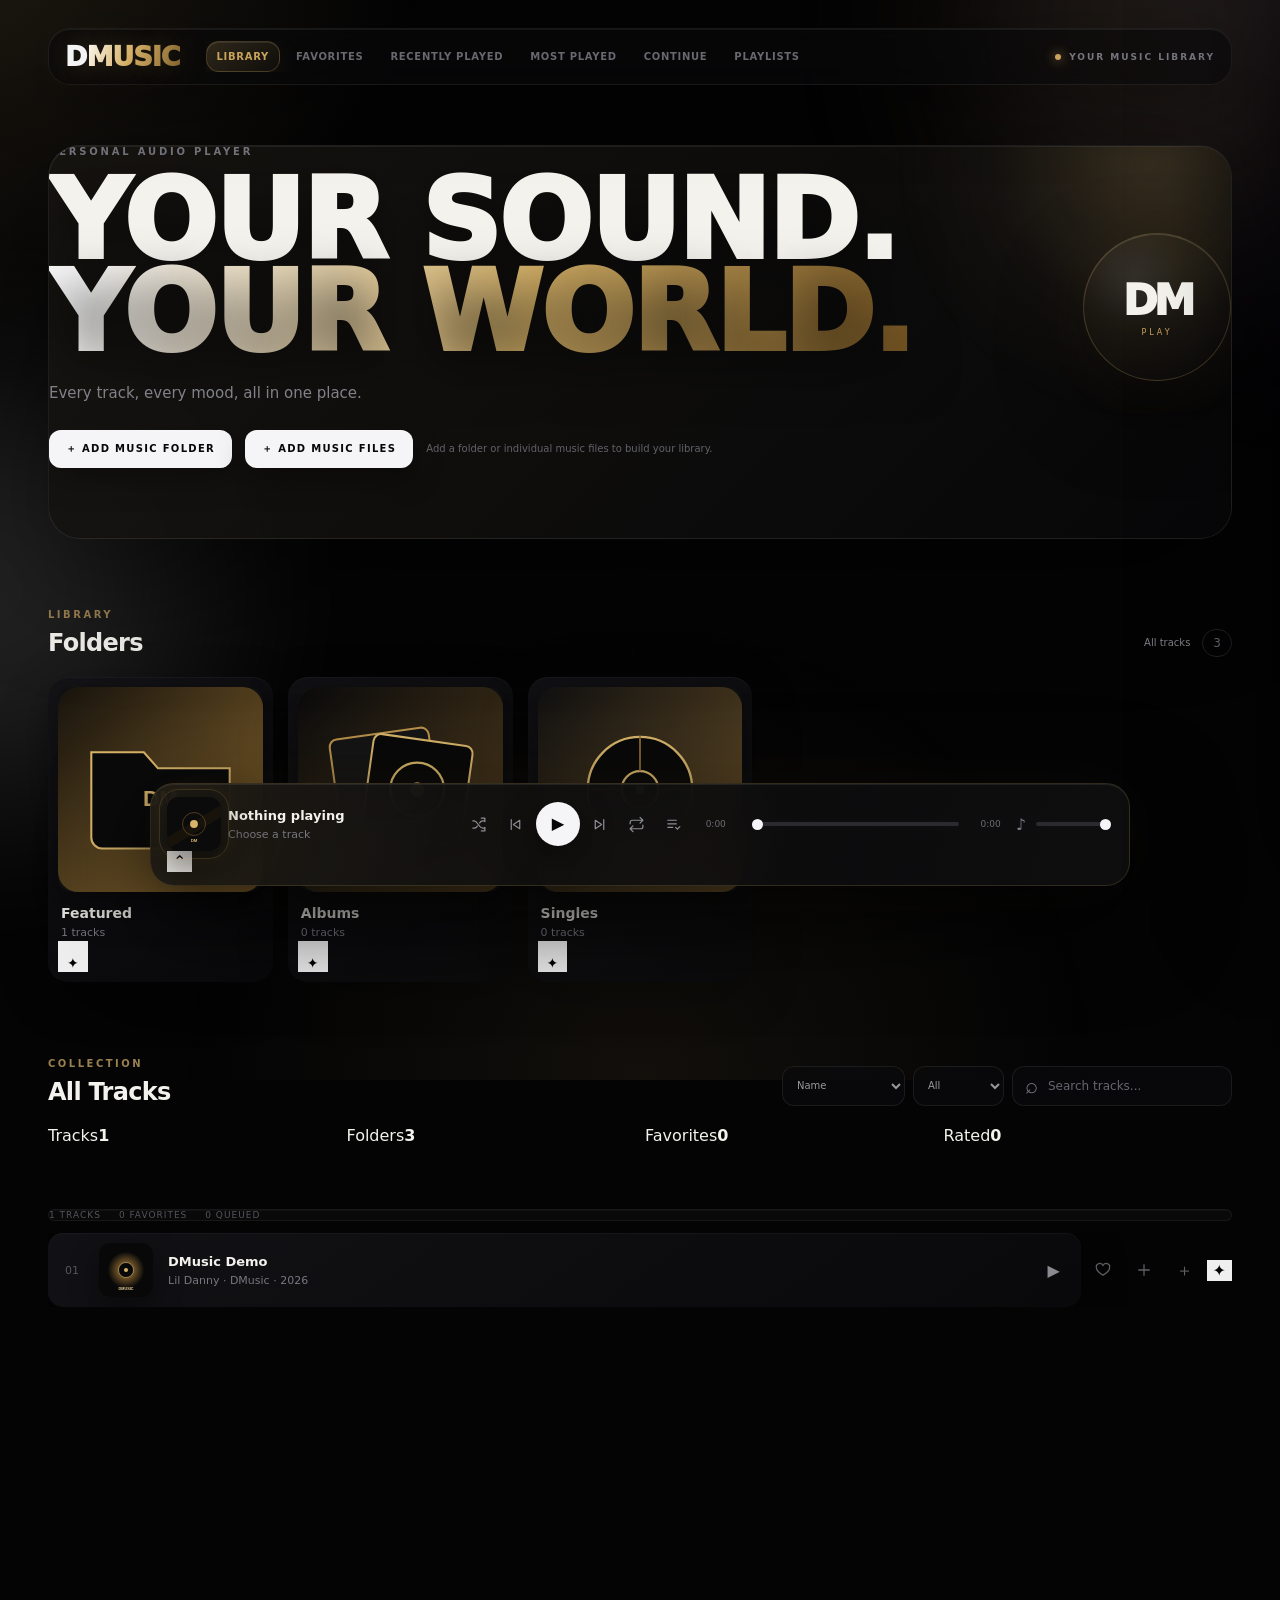
==== index.html @ 2ed111e1 "Load cover and equalizer fix" ====
<!doctype html>
<html lang="en">
<head>
  <meta charset="UTF-8">
  <meta name="viewport" content="width=device-width,initial-scale=1,viewport-fit=cover">
  <meta name="theme-color" content="#080808">
  <meta name="description" content="DMusic — personal music library and player.">
  <title>DMusic — Your Music Library</title>
  <link rel="stylesheet" href="style.css">
  <link rel="stylesheet" href="pro-style.css">
  <link rel="stylesheet" href="pro-suite.css">
</head>
<body>
  <div class="ambient ambient-one"></div><div class="ambient ambient-two"></div>
  <main class="app" id="top">
    <header class="topbar">
      <a class="brand" href="#top">D<span>MUSIC</span></a>
      <nav class="main-nav" aria-label="Library navigation">
        <button class="nav-btn active" data-view="library">Library</button><button class="nav-btn" data-view="favorites">Favorites</button><button class="nav-btn" data-view="recent">Recently Played</button><button class="nav-btn" data-view="most">Most Played</button><button class="nav-btn" data-view="continue">Continue</button><button class="nav-btn" data-view="playlists">Playlists</button>
      </nav><div class="topbar-meta"><span class="status-dot"></span><span id="libraryStatus">YOUR MUSIC LIBRARY</span></div>
    </header>
    <section class="hero"><div class="hero-copy"><div class="eyebrow">PERSONAL AUDIO PLAYER</div><h1>YOUR SOUND.<br><em>YOUR WORLD.</em></h1><p>Every track, every mood, all in one place.</p><div class="scanner-bar"><button id="scanBtn" class="scan-btn" type="button">＋ ADD MUSIC FOLDER</button><button id="addFilesBtn" class="scan-btn secondary-scan-btn" type="button">＋ ADD MUSIC FILES</button><input id="musicFolderInput" type="file" webkitdirectory directory multiple hidden accept="audio/*,.mp3,.m4a,.flac,.wav,.ogg,.aac,.opus,.webm,.jpg,.jpeg,.png,.webp"><input id="musicFilesInput" type="file" multiple hidden accept="audio/*,.mp3,.m4a,.flac,.wav,.ogg,.aac,.opus,.webm"><span id="scanStatus" class="scan-status">Add a folder or individual music files to build your library.</span></div></div><div class="hero-badge" aria-hidden="true"><span>DM</span><small>PLAY</small></div></section>
    <section class="content-section library-section"><div class="section-title"><div><span class="section-kicker">LIBRARY</span><h2 id="pageTitle">Folders</h2></div><div class="library-actions"><button id="allTracksBtn" class="text-btn">All tracks</button><span id="folderCount" class="count">0</span></div></div><div id="library" class="library"></div></section>
    <section class="content-section tracks-section"><div class="section-title"><div><span class="section-kicker">COLLECTION</span><h2 id="tracksHeading">Tracks</h2></div><div class="track-tools"><select id="sortSelect"><option value="name">Name</option><option value="artist">Artist</option><option value="album">Album</option><option value="year">Year</option><option value="recent">Recently played</option><option value="plays">Most played</option></select><select id="filterSelect"><option value="all">All</option><option value="favorites">Favorites</option><option value="played">Played</option><option value="unplayed">Unplayed</option><option value="year">With year</option></select><label class="search-box"><span>⌕</span><input id="searchInput" type="search" placeholder="Search tracks..." autocomplete="off"></label></div></div><div id="statsBar" class="stats-bar"></div><div id="tracks" class="tracks"></div><div id="emptyState" class="empty-state" hidden>No tracks found.</div></section>
  </main>
  <div id="playlistModal" class="modal" hidden><div class="modal-card"><button id="closePlaylistModal" class="close-btn">×</button><span class="section-kicker">NEW PLAYLIST</span><h2>Create playlist</h2><input id="playlistName" class="modal-input" maxlength="50" placeholder="Playlist name..."><button id="createPlaylistBtn" class="scan-btn">CREATE</button></div></div>
  <aside class="player" aria-label="Music player"><div class="player-main"><div class="now-art-wrap"><img id="nowCover" src="assets/covers/fallback.svg" alt=""><span id="playingIndicator" class="playing-indicator" hidden></span></div><div class="now"><b id="nowTitle">Nothing playing</b><small id="nowArtist">Choose a track</small></div><div class="player-controls"><button id="shuffleBtn" class="control-btn mode-btn" type="button"></button><button id="prevBtn" class="control-btn" type="button"></button><button id="playBtn" class="play-btn" type="button">▶</button><button id="nextBtn" class="control-btn" type="button"></button><button id="repeatBtn" class="control-btn mode-btn" type="button"></button><button id="queueBtn" class="control-btn mode-btn" type="button"></button></div><div class="time-progress"><span id="currentTime">0:00</span><input id="progress" type="range" min="0" max="100" value="0" step="0.1"><span id="duration">0:00</span></div><div class="volume-wrap"><span>♪</span><input id="volume" class="volume" type="range" min="0" max="1" step="0.01" value="1"></div></div></aside>
  <aside id="queuePanel" class="queue-panel" aria-hidden="true"><div class="queue-head"><div><span class="section-kicker">UP NEXT</span><h2>Queue</h2></div><button id="closeQueueBtn" class="close-btn">×</button></div><div class="queue-actions"><button id="clearQueueBtn" class="text-btn">Clear</button></div><div id="queueList" class="queue-list"></div></aside><div id="queueBackdrop" class="queue-backdrop" hidden></div>
  <script src="music-data.js"></script>
  <script src="script.js"></script>
  <script src="scanner-fix.js"></script>
  <script src="pro-ui.js"></script>
  <script src="pro-suite.js"></script>
  <script src="pro-hotfix.js"></script>
  <script src="pro-player.js"></script>
  <script src="cover-eq-fix.js"></script>
</body>
</html>
---- style.css ----
*{box-sizing:border-box}html{scroll-behavior:smooth}body{margin:0;background:#070707;color:#f5f5f7;font-family:Inter,ui-sans-serif,system-ui,-apple-system,BlinkMacSystemFont,"Segoe UI",sans-serif;min-height:100vh;overflow-x:hidden}button,input,select{font:inherit}button{border:0}.ambient{position:fixed;z-index:-1;width:420px;height:420px;border-radius:50%;filter:blur(100px);opacity:.12;pointer-events:none}.ambient-one{top:-180px;right:-100px;background:#c9a35b}.ambient-two{bottom:100px;left:-220px;background:#fff}.app{max-width:1240px;margin:auto;padding:28px 28px 250px}.topbar{display:flex;align-items:center;gap:26px;margin-bottom:60px}.brand{color:#f5f5f7;text-decoration:none;font-size:27px;font-weight:950;letter-spacing:-1.5px;flex:none}.brand span{color:#c9a35b}.main-nav{display:flex;gap:4px;overflow:auto;scrollbar-width:none;flex:1}.main-nav::-webkit-scrollbar{display:none}.nav-btn{white-space:nowrap;background:transparent;color:#68686f;padding:9px 10px;border-radius:10px;font-size:10px;font-weight:800;cursor:pointer;text-transform:uppercase;letter-spacing:.7px}.nav-btn:hover,.nav-btn.active{background:#151517;color:#f5f5f7}.nav-btn.active{color:#c9a35b}.topbar-meta{display:flex;align-items:center;gap:8px;color:#77777f;font-size:9px;letter-spacing:2px;font-weight:700;white-space:nowrap}.status-dot{width:6px;height:6px;border-radius:50%;background:#c9a35b;box-shadow:0 0 12px #c9a35b}.hero{min-height:360px;display:flex;align-items:center;justify-content:space-between;border-bottom:1px solid #18181b;padding-bottom:70px}.hero-copy{min-width:0}.eyebrow,.section-kicker{color:#77777f;font-size:10px;letter-spacing:2.8px;font-weight:800}.hero h1{font-size:clamp(52px,8.6vw,112px);line-height:.84;letter-spacing:-7px;margin:18px 0 24px;font-weight:950}.hero h1 em{font-style:normal;color:#c9a35b}.hero p{margin:0;color:#818189;font-size:15px}.hero-badge{width:148px;height:148px;border:1px solid #29292d;border-radius:50%;display:grid;place-items:center;align-content:center;gap:3px;transform:rotate(10deg);background:radial-gradient(circle,#171716,#0a0a0a 65%);box-shadow:0 0 70px #c9a35b12;flex:none}.hero-badge span{font-size:42px;font-weight:950;letter-spacing:-4px}.hero-badge small{font-size:8px;letter-spacing:3px;color:#c9a35b}.scanner-bar{display:flex;align-items:center;gap:13px;margin-top:28px;flex-wrap:wrap}.scan-btn{padding:12px 17px;border-radius:12px;background:#f5f5f7;color:#070707;font-size:10px;font-weight:900;letter-spacing:1.3px;cursor:pointer;transition:.2s}.scan-btn:hover{background:#c9a35b;transform:translateY(-1px)}.scan-btn svg{width:14px;height:14px;vertical-align:-3px;stroke:currentColor;fill:none;stroke-width:1.8}.scan-status{color:#626269;font-size:10px}.scan-status.error{color:#b76b6b}.content-section{margin-top:64px}.section-title{display:flex;align-items:end;justify-content:space-between;gap:18px;margin-bottom:20px}.section-title h2{font-size:24px;margin:7px 0 0;letter-spacing:-.7px}.count{color:#696970;font-size:12px;border:1px solid #232326;border-radius:99px;padding:6px 10px}.library-actions{display:flex;align-items:center;gap:10px}.text-btn{background:transparent;color:#85858d;font-size:10px;cursor:pointer;padding:7px 2px}.text-btn:hover{color:#c9a35b}.library{display:grid;grid-template-columns:repeat(auto-fill,minmax(185px,1fr));gap:15px}.folder-card{color:inherit;font:inherit;cursor:pointer;background:#101012;text-align:left;padding:10px;border-radius:20px;box-shadow:inset 0 0 0 1px #1d1d21;transition:.25s}.folder-card:hover,.folder-card.selected{transform:translateY(-5px);background:#151517;box-shadow:inset 0 0 0 1px #343238,0 16px 40px #0008}.folder-card.selected{box-shadow:inset 0 0 0 1px #c9a35b,0 16px 40px #0008}.folder-card img{display:block;width:100%;aspect-ratio:1;border-radius:14px;object-fit:cover;background:#111}.folder-card span,.folder-card small{display:block}.folder-card span{margin:13px 3px 0;font-size:14px;font-weight:800}.folder-card small{margin:5px 3px 2px;color:#77777f;font-size:11px}.tracks-section{margin-top:70px}.track-tools{display:flex;align-items:center;gap:8px}.track-tools select{height:40px;border:1px solid #222225;border-radius:12px;background:#0e0e10;color:#999;outline:0;padding:0 10px;font-size:10px}.search-box{width:220px;height:40px;display:flex;align-items:center;gap:8px;padding:0 12px;border:1px solid #222225;border-radius:12px;background:#0e0e10;color:#77777f}.search-box:focus-within{border-color:#3a3428;box-shadow:0 0 0 3px #c9a35b0d}.search-box span{font-size:22px;line-height:1}.search-box input{width:100%;border:0;outline:0;background:transparent;color:#eee;font-size:12px}.search-box input::placeholder{color:#66666e}.stats-bar{display:flex;gap:18px;color:#55555d;font-size:9px;margin:-4px 0 12px;text-transform:uppercase;letter-spacing:1px}.tracks{display:grid;gap:4px}.track-row-wrap{display:flex;align-items:center;gap:3px}.track-row{min-width:0;flex:1;display:flex;align-items:center;gap:15px;padding:10px 12px;border-radius:15px;background:transparent;color:inherit;text-align:left;cursor:pointer;transition:.2s}.track-row:hover,.track-row.active{background:#111113}.track-row.active{box-shadow:inset 2px 0 #c9a35b}.track-row img{width:54px;height:54px;border-radius:11px;object-fit:cover;background:#171719}.track-info{display:flex;flex-direction:column;flex:1;min-width:0}.track-info b,.track-info small{white-space:nowrap;overflow:hidden;text-overflow:ellipsis}.track-info b{font-size:13px}.track-info small{margin-top:5px;color:#77777f;font-size:11px}.track-number{width:24px;color:#56565d;font-size:11px;text-align:center}.track-play{width:30px;text-align:center;color:#8a8a91}.track-row.active .track-play{color:#c9a35b}.favorite-btn,.add-queue-btn,.playlist-track-btn{width:38px;height:38px;display:grid;place-items:center;flex:none;border-radius:50%;background:transparent;color:#5f5f66;cursor:pointer;transition:.2s}.favorite-btn:hover,.add-queue-btn:hover,.playlist-track-btn:hover{background:#171719;color:#ddd}.favorite-btn.active{color:#c9a35b}.favorite-btn.active svg{fill:#c9a35b;stroke:#c9a35b}.favorite-btn svg,.add-queue-btn svg{width:18px;height:18px;fill:none;stroke:currentColor;stroke-width:1.7;stroke-linecap:round;stroke-linejoin:round}.playlist-track-btn{font-size:17px}.empty-state{padding:45px 0;text-align:center;color:#67676e;font-size:13px}.player{position:fixed;z-index:20;left:50%;bottom:16px;transform:translateX(-50%);width:min(1120px,calc(100% - 28px));padding:13px 16px;background:rgba(15,15,17,.92);backdrop-filter:blur(24px);-webkit-backdrop-filter:blur(24px);border:1px solid #29292d;border-radius:22px;box-shadow:0 22px 70px #000b}.player-main{display:grid;grid-template-columns:minmax(190px,1fr) auto minmax(260px,1.45fr) auto;align-items:center;gap:15px}.now-art-wrap{position:relative;width:54px;height:54px}.now-art-wrap img{width:54px;height:54px;border-radius:12px;display:block;object-fit:cover;background:#171719}.now{min-width:0}.now b,.now small{display:block;white-space:nowrap;overflow:hidden;text-overflow:ellipsis}.now b{font-size:13px}.now small{color:#77777f;margin-top:5px;font-size:11px}.player-main>.now-art-wrap{margin-right:-8px}.player-controls{display:flex;align-items:center;gap:3px}.control-btn,.play-btn{display:grid;place-items:center;cursor:pointer;transition:.15s}.control-btn{width:34px;height:34px;border-radius:50%;background:transparent;color:#8e8e96}.control-btn:hover{background:#202024;color:#fff;transform:scale(1.06)}.control-btn.active{color:#c9a35b;background:#201c14}.control-btn svg{width:17px;height:17px;fill:none;stroke:currentColor;stroke-width:1.7;stroke-linecap:round;stroke-linejoin:round}.play-btn{width:44px;height:44px;border-radius:50%;background:#f5f5f7;color:#070707;font-size:15px;font-weight:950}.play-btn:hover{transform:scale(1.05);background:#c9a35b}.time-progress{display:grid;grid-template-columns:35px 1fr 35px;align-items:center;gap:9px;color:#6d6d74;font-size:9px}.time-progress span:last-child{text-align:right}.time-progress input,.volume{width:100%;height:4px;appearance:none;background:#2b2b2f;border-radius:99px;outline:0;accent-color:#c9a35b;cursor:pointer}.time-progress input::-webkit-slider-thumb,.volume::-webkit-slider-thumb{appearance:none;width:11px;height:11px;border-radius:50%;background:#f5f5f7}.volume-wrap{display:flex;align-items:center;gap:8px;color:#77777f}.volume{width:75px}.playing-indicator{position:absolute;right:-2px;bottom:-2px;width:10px;height:10px;border-radius:50%;background:#c9a35b;border:2px solid #0f0f11;box-shadow:0 0 10px #c9a35b}.playing .now-art-wrap img{animation:coverPulse 1.8s ease-in-out infinite}@keyframes coverPulse{50%{transform:scale(.96)}}.queue-backdrop{position:fixed;inset:0;z-index:29;background:#0008;backdrop-filter:blur(3px)}.queue-panel{position:fixed;z-index:30;top:0;right:0;width:min(410px,92vw);height:100dvh;padding:28px 20px;background:#0c0c0e;border-left:1px solid #252529;transform:translateX(105%);transition:transform .28s ease;box-shadow:-30px 0 80px #0008;overflow:auto}.queue-panel.open{transform:translateX(0)}.queue-head{display:flex;align-items:center;justify-content:space-between;margin-bottom:10px}.queue-head h2{margin:7px 0 0;font-size:25px}.close-btn{width:36px;height:36px;border-radius:50%;background:#171719;color:#aaa;font-size:25px;cursor:pointer}.close-btn:hover{color:#fff}.queue-actions{text-align:right;margin-bottom:10px}.queue-list{display:grid;gap:6px}.queue-item{display:flex;align-items:center;gap:4px}.queue-play{flex:1;min-width:0;display:flex;align-items:center;gap:12px;padding:9px;border-radius:13px;background:transparent;color:inherit;text-align:left;cursor:pointer}.queue-play:hover,.queue-item.active .queue-play{background:#151517}.queue-play img{width:46px;height:46px;border-radius:9px;object-fit:cover}.queue-play span{display:flex;flex-direction:column;min-width:0;flex:1}.queue-play b,.queue-play small{white-space:nowrap;overflow:hidden;text-overflow:ellipsis}.queue-play b{font-size:12px}.queue-play small{margin-top:4px;color:#77777f;font-size:10px}.queue-play em{font-style:normal;color:#55555c;font-size:10px}.queue-remove{width:30px;height:30px;border-radius:50%;background:transparent;color:#555;cursor:pointer}.queue-remove:hover{background:#1a1a1d;color:#ddd}.queue-empty{padding:35px 10px;text-align:center;color:#66666e;font-size:12px}.playlist-create{margin-bottom:14px}.playlist-card{width:100%;display:flex;align-items:center;gap:14px;padding:12px;border:1px solid #1e1e22;border-radius:16px;background:#101012;color:inherit;text-align:left;cursor:pointer;margin-bottom:7px}.playlist-card:hover{background:#151517;border-color:#353238}.playlist-art{width:58px;height:58px;border-radius:13px;display:grid;place-items:center;background:#181613;color:#c9a35b;font-size:25px}.playlist-card span:last-child{display:flex;flex-direction:column}.playlist-card small{color:#77777f;margin-top:5px;font-size:10px}.modal{position:fixed;z-index:50;inset:0;display:grid;place-items:center;background:#000b;backdrop-filter:blur(8px)}.modal[hidden]{display:none}.modal-card{width:min(390px,calc(100% - 30px));padding:26px;border:1px solid #29292d;border-radius:20px;background:#101012;box-shadow:0 30px 100px #000}.modal-card h2{margin:7px 0 20px}.modal-input{width:100%;height:44px;padding:0 12px;margin-bottom:12px;border:1px solid #29292d;border-radius:12px;background:#0b0b0d;color:#fff;outline:0}.modal-input:focus{border-color:#c9a35b}.modal-card .close-btn{float:right}.modal-card .scan-btn{width:100%}@media(max-width:1050px){.main-nav{order:3;width:100%;flex-basis:100%}.topbar{flex-wrap:wrap}.player-main{grid-template-columns:auto 1fr auto}.player-main>.time-progress{grid-column:1/-1}.volume-wrap{display:none}}@media(max-width:800px){.track-tools{flex-wrap:wrap;justify-content:flex-end}.search-box{width:180px}.hero-badge{width:110px;height:110px}.hero-badge span{font-size:32px}}@media(max-width:600px){.app{padding:20px 14px 220px}.topbar{margin-bottom:45px;gap:12px}.topbar-meta{display:none}.main-nav{order:3;margin:0 -4px}.nav-btn{font-size:9px;padding:8px}.hero{min-height:400px;padding-bottom:45px}.hero h1{font-size:clamp(48px,15vw,72px);letter-spacing:-5px}.hero p{font-size:13px;max-width:250px;line-height:1.5}.hero-badge{display:none}.scanner-bar{align-items:flex-start;flex-direction:column;gap:10px}.scan-status{line-height:1.5;max-width:300px}.content-section{margin-top:45px}.section-title{align-items:center;flex-wrap:wrap}.section-title h2{font-size:20px}.track-tools{width:100%;justify-content:space-between}.track-tools select{flex:1;min-width:0}.search-box{width:40px;padding:0;justify-content:center}.search-box input{display:none}.search-box:focus-within{width:150px;justify-content:flex-start;padding:0 10px}.search-box:focus-within input{display:block}.library{grid-template-columns:repeat(2,1fr);gap:9px}.folder-card{padding:7px;border-radius:15px}.folder-card img{border-radius:10px}.folder-card span{font-size:12px;margin-top:9px}.folder-card small{font-size:10px}.tracks-section{margin-top:48px}.track-row{padding:9px 6px;gap:9px}.track-row img{width:46px;height:46px}.track-number{display:none}.track-info b{font-size:12px}.track-info small{font-size:10px}.favorite-btn,.add-queue-btn,.playlist-track-btn{width:30px;height:30px}.favorite-btn svg,.add-queue-btn svg{width:15px;height:15px}.player{bottom:8px;width:calc(100% - 14px);padding:10px 11px;border-radius:18px}.player-main{grid-template-columns:46px 1fr auto;gap:8px}.now-art-wrap,.now-art-wrap img{width:46px;height:46px;border-radius:10px}.player-main>.now-art-wrap{margin-right:0}.now b{font-size:11px}.now small{font-size:9px}.control-btn{width:28px;height:28px}.control-btn svg{width:15px;height:15px}.play-btn{width:40px;height:40px;font-size:13px}.player-controls{gap:0}.player-controls #shuffleBtn,.player-controls #repeatBtn{display:none}.time-progress{grid-template-columns:30px 1fr 30px;gap:6px}.player-main>.time-progress{margin-top:1px}.queue-panel{padding:22px 15px}}
---- pro-style.css ----
/* DMusic — Premium 3D Visual System v3 / Stability Patch */
:root{--dm-gold:#d8b46a;--dm-gold2:#8f6b2d;--dm-bg:#040405;--dm-panel:#0d0d10;--dm-panel2:#121216;--dm-line:#29292f;--dm-muted:#777780;--dm-text:#f4f2ed;--dm-radius:24px;--dm-shadow:0 30px 90px rgba(0,0,0,.58)}
*{box-sizing:border-box}html{scroll-behavior:smooth}body{background:#040405!important;color:var(--dm-text);overflow-x:hidden;padding-bottom:118px!important}body:before{content:"";position:fixed;inset:-20%;z-index:-5;pointer-events:none;background:radial-gradient(circle at 12% 8%,rgba(216,180,106,.13),transparent 24%),radial-gradient(circle at 88% 18%,rgba(113,82,190,.09),transparent 22%),radial-gradient(circle at 50% 100%,rgba(216,180,106,.07),transparent 30%);animation:dmAtmosphere 18s ease-in-out infinite alternate}body:after{content:"";position:fixed;inset:0;z-index:-4;pointer-events:none;opacity:.22;background-image:linear-gradient(rgba(255,255,255,.025) 1px,transparent 1px),linear-gradient(90deg,rgba(255,255,255,.018) 1px,transparent 1px);background-size:70px 70px;mask-image:linear-gradient(to bottom,black,transparent 75%);transform:perspective(700px) rotateX(55deg) scale(1.5);transform-origin:50% 100%}@keyframes dmAtmosphere{from{transform:scale(1) translate3d(-1%,0,0)}to{transform:scale(1.08) translate3d(1%,1%,0)}}
.app{position:relative;z-index:1;transform-style:preserve-3d}.topbar{position:relative;z-index:20;background:rgba(9,9,11,.62)!important;border:1px solid rgba(255,255,255,.07);border-radius:22px!important;padding:12px 16px!important;backdrop-filter:blur(24px) saturate(130%);box-shadow:0 20px 70px rgba(0,0,0,.35),inset 0 1px rgba(255,255,255,.06);transform:translateZ(30px)}.brand{letter-spacing:-1px;text-shadow:0 0 30px rgba(216,180,106,.25)}.brand span{background:linear-gradient(110deg,#fff,#d8b46a 45%,#80602b);-webkit-background-clip:text;background-clip:text;color:transparent}.main-nav{gap:5px!important}.nav-btn{position:relative;border:1px solid transparent!important;border-radius:13px!important;transition:.3s cubic-bezier(.2,.8,.2,1)!important}.nav-btn:hover{color:#fff!important;background:rgba(255,255,255,.055)!important;transform:translateY(-2px)}.nav-btn.active{background:linear-gradient(145deg,rgba(216,180,106,.18),rgba(216,180,106,.035))!important;border-color:rgba(216,180,106,.22)!important;box-shadow:inset 0 1px rgba(255,255,255,.08),0 8px 28px rgba(216,180,106,.08)}
.hero{position:relative;overflow:hidden;border-radius:32px!important;border:1px solid rgba(255,255,255,.08)!important;background:linear-gradient(135deg,rgba(24,22,18,.92),rgba(8,8,10,.84))!important;box-shadow:0 40px 120px rgba(0,0,0,.45),inset 0 1px rgba(255,255,255,.07)!important;transform-style:preserve-3d;transform:translateZ(18px);transition:transform .5s cubic-bezier(.2,.8,.2,1)}.hero:before{content:"";position:absolute;width:520px;height:520px;right:-180px;top:-240px;border-radius:50%;background:radial-gradient(circle,rgba(216,180,106,.2),rgba(216,180,106,.035) 42%,transparent 70%);filter:blur(4px);animation:heroOrb 9s ease-in-out infinite alternate}.hero:after{content:"";position:absolute;inset:0;background:linear-gradient(115deg,transparent 20%,rgba(255,255,255,.045) 45%,transparent 52%);transform:translateX(-120%);animation:heroShine 9s ease-in-out infinite;pointer-events:none}@keyframes heroOrb{to{transform:translate(-80px,80px) scale(1.25)}}@keyframes heroShine{0%,55%{transform:translateX(-120%)}75%,100%{transform:translateX(120%)}}.hero-copy,.hero-badge{position:relative;z-index:2;transform:translateZ(45px)}.hero h1{text-shadow:0 18px 50px rgba(0,0,0,.55);letter-spacing:-2px}.hero h1 em{font-style:normal;background:linear-gradient(100deg,#fff 5%,#d8b46a 55%,#765522);-webkit-background-clip:text;background-clip:text;color:transparent}.hero-badge{border:1px solid rgba(216,180,106,.24)!important;background:radial-gradient(circle at 35% 30%,rgba(255,255,255,.1),rgba(216,180,106,.06) 35%,rgba(0,0,0,.25))!important;box-shadow:inset 0 1px rgba(255,255,255,.12),0 30px 80px rgba(0,0,0,.55),0 0 70px rgba(216,180,106,.1);animation:badgeFloat 5s ease-in-out infinite}@keyframes badgeFloat{0%,100%{transform:translateZ(55px) rotateX(0) rotateY(0) translateY(0)}50%{transform:translateZ(70px) rotateX(4deg) rotateY(-5deg) translateY(-10px)}}.scanner-bar{position:relative;z-index:4}.scan-btn{box-shadow:0 12px 30px rgba(0,0,0,.3),inset 0 1px rgba(255,255,255,.18)!important;transition:.3s!important}.scan-btn:hover{transform:translateY(-3px) scale(1.01);box-shadow:0 18px 42px rgba(0,0,0,.42)!important}.content-section{position:relative;transform:translateZ(8px)}.section-title{align-items:end}.section-kicker{letter-spacing:2.5px!important;color:#9b8150!important}.folder-card,.track-row,.player,.queue-panel,.playlist-card{border-color:rgba(255,255,255,.075)!important;background:linear-gradient(145deg,rgba(20,20,24,.88),rgba(10,10,12,.9))!important;backdrop-filter:blur(18px) saturate(125%);box-shadow:0 15px 50px rgba(0,0,0,.22),inset 0 1px rgba(255,255,255,.035);transition:transform .4s cubic-bezier(.2,.8,.2,1),box-shadow .4s,border-color .3s,background .3s!important}.folder-card{transform-style:preserve-3d}.folder-card:hover{transform:translateY(-9px) rotateX(3deg) rotateY(-2deg) translateZ(15px)!important;border-color:rgba(216,180,106,.3)!important;box-shadow:0 30px 70px rgba(0,0,0,.5),0 0 0 1px rgba(216,180,106,.05),inset 0 1px rgba(255,255,255,.08)!important}.folder-card img{box-shadow:0 15px 35px rgba(0,0,0,.4);transform:translateZ(12px);transition:.45s cubic-bezier(.2,.8,.2,1)!important}.folder-card:hover img{transform:translateZ(28px) scale(1.045) rotate(-1deg)!important;box-shadow:0 22px 45px rgba(0,0,0,.58)!important}.track-row-wrap{transform-style:preserve-3d}.track-row{overflow:hidden;transform-style:preserve-3d;position:relative}.track-row:before{content:"";position:absolute;inset:0;pointer-events:none;background:linear-gradient(100deg,transparent,rgba(216,180,106,.035),transparent);transform:translateX(-110%);transition:.6s}.track-row:hover{transform:translateX(5px) translateZ(12px)!important;border-color:rgba(216,180,106,.22)!important;box-shadow:0 18px 50px rgba(0,0,0,.42),-4px 0 25px rgba(216,180,106,.035)!important}.track-row:hover:before{transform:translateX(110%)}.track-row img{box-shadow:0 10px 28px rgba(0,0,0,.45);transition:.35s!important}.track-row:hover img{transform:scale(1.08) translateZ(15px);box-shadow:0 16px 36px rgba(0,0,0,.6)}.track-row.active{border-color:rgba(216,180,106,.35)!important;background:linear-gradient(100deg,rgba(216,180,106,.1),rgba(15,15,18,.9))!important;box-shadow:0 15px 45px rgba(0,0,0,.4),inset 3px 0 var(--dm-gold)}
.search-box,select,.pro-tools input{background:rgba(10,10,13,.72)!important;border-color:rgba(255,255,255,.08)!important;backdrop-filter:blur(15px)}.search-box:focus-within{border-color:rgba(216,180,106,.35)!important;box-shadow:0 0 0 4px rgba(216,180,106,.06),0 10px 30px rgba(0,0,0,.3)}.stats-bar{border-radius:18px!important;background:rgba(255,255,255,.025)!important;border:1px solid rgba(255,255,255,.055)!important;box-shadow:inset 0 1px rgba(255,255,255,.03)}
/* Viewport-locked player — centered on the monitor. */.player{position:fixed!important;left:50%!important;right:auto!important;bottom:14px!important;width:min(980px,calc(100vw - 44px))!important;max-width:980px!important;margin:0!important;z-index:200!important;min-height:92px;border:1px solid rgba(216,180,106,.18)!important;border-radius:24px!important;background:linear-gradient(105deg,rgba(20,19,17,.94),rgba(10,10,13,.94))!important;backdrop-filter:blur(28px) saturate(135%);box-shadow:0 30px 100px rgba(0,0,0,.78),0 0 70px rgba(216,180,106,.045),inset 0 1px rgba(255,255,255,.08)!important;transform:translateX(-50%)!important}.player:before{content:"";position:absolute;inset:0;border-radius:inherit;pointer-events:none;background:linear-gradient(100deg,rgba(216,180,106,.055),transparent 30%,transparent 70%,rgba(216,180,106,.025));animation:playerPulse 5s ease-in-out infinite alternate}@keyframes playerPulse{to{opacity:.45;transform:translateX(4%)}}.player-main{display:grid!important;grid-template-columns:auto minmax(150px,1fr) auto minmax(240px,1.35fr) auto!important;align-items:center;gap:15px!important;position:relative;z-index:1}.now-art-wrap{transform:translateZ(18px);transition:.35s!important}.now-art-wrap:hover{transform:translateZ(30px) rotateY(-5deg) rotateX(3deg)}.now-art-wrap img{box-shadow:0 15px 45px rgba(0,0,0,.7)!important}.player.playing .now-art-wrap img{animation:coverBreath 3.2s ease-in-out infinite}@keyframes coverBreath{50%{box-shadow:0 18px 55px rgba(216,180,106,.14),0 15px 45px rgba(0,0,0,.7);transform:scale(1.018)}}.play-btn{box-shadow:0 12px 35px rgba(0,0,0,.45);transition:.25s!important}.play-btn:hover{transform:scale(1.08);box-shadow:0 18px 45px rgba(0,0,0,.6),0 0 35px rgba(216,180,106,.12)!important}.control-btn{transition:.25s!important}.control-btn:hover{transform:translateY(-2px) scale(1.08);color:var(--dm-gold)!important}.progress,.volume{accent-color:var(--dm-gold)}.queue-panel{z-index:300!important;background:rgba(11,11,14,.9)!important;backdrop-filter:blur(30px)!important;box-shadow:-30px 0 100px rgba(0,0,0,.65)!important}.queue-list .queue-item{transition:.25s!important}.queue-list .queue-item:hover{transform:translateX(-4px);background:rgba(216,180,106,.06)!important}.dm-backdrop{position:fixed;inset:-12%;z-index:-2;pointer-events:none;background-position:center;background-size:cover;filter:blur(65px) saturate(1.35);opacity:0;transition:background-image 1s,opacity 1s;transform:scale(1.12)}.dm-backdrop.on{opacity:.12}.dm-visualizer{position:fixed;left:50%;bottom:0;z-index:199;display:flex;align-items:end;gap:3px;width:min(520px,65vw);height:70px;transform:translateX(-50%);pointer-events:none;opacity:.18;mask-image:linear-gradient(to top,black,transparent);overflow:hidden}
@media(max-width:1050px){.player-main{grid-template-columns:auto 1fr auto}.player-main>.time-progress{grid-column:1/-1}.volume-wrap{display:none}}@media(max-width:700px){body{padding-bottom:205px!important}.app{padding-bottom:230px}.player{left:50%!important;right:auto!important;bottom:82px!important;width:calc(100vw - 20px)!important;max-width:none!important;min-height:84px;border-radius:20px!important}.player-main{gap:8px!important}.player-main>.time-progress{grid-column:1/-1}.dm-visualizer{display:none}.mobile-nav{position:fixed!important;left:10px!important;right:10px!important;bottom:10px!important;z-index:250!important}.topbar{position:sticky;top:0;z-index:50}.main-nav{overflow-x:auto;scrollbar-width:none}.main-nav::-webkit-scrollbar{display:none}.track-tools{flex-wrap:wrap}.search-box{min-width:0}.dm-pro-tools{display:grid;grid-template-columns:repeat(2,1fr)}.dm-pro-tools button{min-height:44px}.dm-kpis{grid-template-columns:repeat(2,1fr)!important}.dm-manager-grid{grid-template-columns:1fr}.dm-toast{bottom:145px;left:12px;right:12px;text-align:center}}@media(min-width:701px){.player{bottom:14px!important}.mobile-nav{display:none!important}}@media(prefers-reduced-motion:reduce){*,*:before,*:after{animation-duration:.001ms!important;animation-iteration-count:1!important;scroll-behavior:auto!important;transition-duration:.001ms!important}}
---- pro-suite.css ----
/* DMusic — Smart Library / Details / Visual Polish */
:root{--dm-gold:#d8b36a;--dm-panel:rgba(18,18,20,.78);--dm-line:rgba(255,255,255,.09)}
body.dm-ready{transition:opacity .28s ease,filter .28s ease}body.dm-transition{opacity:.35;filter:blur(2px)}
.dm-backdrop{position:fixed;inset:0;z-index:-2;pointer-events:none;background:center/cover no-repeat;filter:blur(70px) saturate(1.15);transform:scale(1.12);opacity:0;transition:opacity .7s ease,background-image .7s ease}.dm-backdrop:after{content:"";position:absolute;inset:0;background:rgba(5,5,7,.78)}.dm-backdrop.on{opacity:.65}
.dm-visualizer{position:fixed;left:50%;bottom:104px;transform:translateX(-50%);z-index:20;width:min(520px,58vw);height:46px;display:flex;align-items:end;justify-content:center;gap:4px;pointer-events:none;opacity:.55}.dm-visualizer i{display:block;width:3px;height:8px;border-radius:9px;background:currentColor;color:var(--dm-gold);box-shadow:0 0 12px rgba(216,179,106,.35);transition:height .08s linear}.dm-visualizer.idle i{height:5px!important;animation:none}
.dm-loading{position:fixed;inset:0;z-index:100;background:rgba(5,5,7,.72);backdrop-filter:blur(12px);display:grid;place-items:center;opacity:0;visibility:hidden;transition:.2s}.dm-loading.on{opacity:1;visibility:visible}.dm-loading-card{padding:24px 28px;border:1px solid var(--dm-line);border-radius:20px;background:var(--dm-panel);text-align:center;box-shadow:0 20px 70px rgba(0,0,0,.45)}.dm-spinner{width:28px;height:28px;border:2px solid rgba(255,255,255,.15);border-top-color:var(--dm-gold);border-radius:50%;animation:dmspin .75s linear infinite;margin:0 auto 12px}@keyframes dmspin{to{transform:rotate(360deg)}}
.dm-details{position:fixed;inset:0;z-index:90;background:rgba(0,0,0,.68);backdrop-filter:blur(16px);display:grid;place-items:center;padding:22px;opacity:0;visibility:hidden;transition:.25s}.dm-details.on{opacity:1;visibility:visible}.dm-details-card{width:min(760px,100%);max-height:min(760px,90vh);overflow:auto;border:1px solid var(--dm-line);border-radius:28px;background:linear-gradient(145deg,rgba(25,25,28,.96),rgba(10,10,12,.97));box-shadow:0 30px 100px rgba(0,0,0,.65);padding:24px;transform:translateY(18px) scale(.98);transition:.28s}.dm-details.on .dm-details-card{transform:none}.dm-details-head{display:flex;gap:22px;align-items:center}.dm-details-cover{width:190px;aspect-ratio:1;border-radius:18px;object-fit:cover;background:#111;box-shadow:0 18px 50px rgba(0,0,0,.5)}.dm-details-title{margin:0 0 7px;font-size:clamp(25px,4vw,42px);letter-spacing:-.03em}.dm-details-artist{margin:0;color:#aaa}.dm-details-close{margin-left:auto;align-self:flex-start;border:0;background:rgba(255,255,255,.07);color:#fff;width:38px;height:38px;border-radius:50%;font-size:25px;cursor:pointer}.dm-meta-grid{display:grid;grid-template-columns:repeat(2,minmax(0,1fr));gap:10px;margin-top:22px}.dm-meta{padding:14px 15px;border:1px solid var(--dm-line);border-radius:15px;background:rgba(255,255,255,.025)}.dm-meta small{display:block;color:#777;text-transform:uppercase;font-size:10px;letter-spacing:.14em;margin-bottom:6px}.dm-meta b{font-size:14px;word-break:break-word}.dm-details-actions{display:flex;gap:9px;margin-top:18px;flex-wrap:wrap}.dm-action{border:1px solid var(--dm-line);background:rgba(255,255,255,.06);color:#fff;border-radius:12px;padding:10px 14px;cursor:pointer}.dm-action:hover{border-color:rgba(216,179,106,.5);transform:translateY(-1px)}
.dm-smart{display:grid;grid-template-columns:repeat(5,minmax(0,1fr));gap:10px;margin:0 0 26px}.dm-smart button{min-height:88px;text-align:left;padding:15px;border:1px solid var(--dm-line);border-radius:17px;background:rgba(255,255,255,.035);color:#fff;cursor:pointer;transition:.2s}.dm-smart button:hover,.dm-smart button.active{transform:translateY(-2px);border-color:rgba(216,179,106,.55);background:rgba(216,179,106,.08)}.dm-smart strong{display:block;font-size:12px;margin-bottom:7px}.dm-smart span{display:block;color:#777;font-size:10px;text-transform:uppercase;letter-spacing:.12em}
.track-row-wrap{position:relative}.dm-info-btn{position:absolute;right:6px;top:50%;transform:translateY(-50%);width:30px;height:30px;border-radius:50%;border:1px solid var(--dm-line);background:rgba(0,0,0,.3);color:#aaa;opacity:0;cursor:pointer;z-index:3}.track-row-wrap:hover .dm-info-btn{opacity:1}.dm-info-btn:hover{color:#fff;border-color:rgba(216,179,106,.5)}
.dm-empty{padding:42px 20px;text-align:center;border:1px dashed var(--dm-line);border-radius:22px;color:#777}.dm-empty strong{display:block;color:#bbb;margin-bottom:7px}
@media(max-width:800px){.dm-smart{grid-template-columns:repeat(2,1fr)}.dm-details-head{align-items:flex-start}.dm-details-cover{width:135px}.dm-meta-grid{grid-template-columns:1fr}.dm-visualizer{bottom:82px;width:80vw}.dm-info-btn{opacity:.75;right:4px}}
@media(max-width:520px){.dm-smart{grid-template-columns:1fr 1fr}.dm-smart button{min-height:76px;padding:12px}.dm-details{padding:12px}.dm-details-card{padding:16px;border-radius:22px}.dm-details-head{gap:14px}.dm-details-cover{width:105px}.dm-details-close{width:34px;height:34px}.dm-details-title{font-size:23px}}
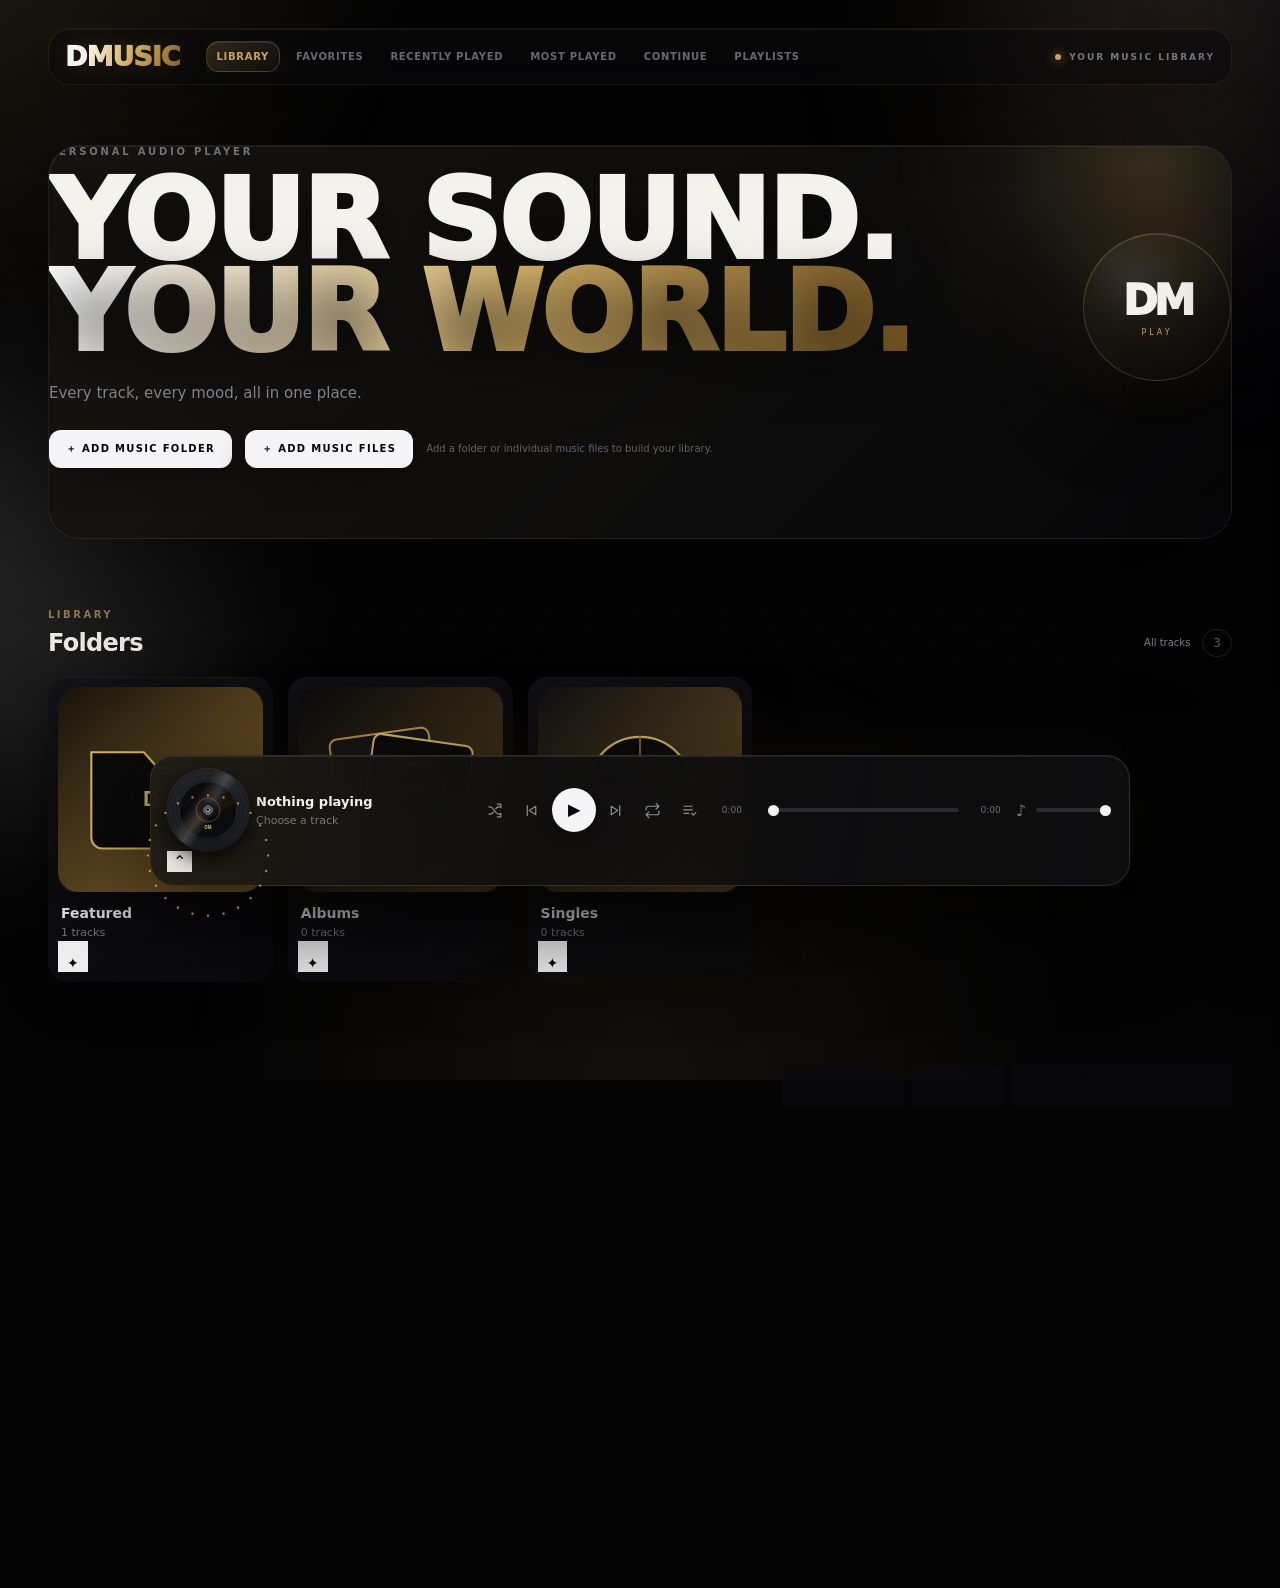
==== commit 5e4a5d6c: "refactor: load single DMusic stabilization runtime" ====
--- a/index.html
+++ b/index.html
@@ -31,8 +31,7 @@
   <script src="scanner-fix.js"></script>
   <script src="pro-ui.js"></script>
   <script src="pro-suite.js"></script>
-  <script src="pro-hotfix.js"></script>
   <script src="pro-player.js"></script>
-  <script src="cover-eq-fix.js"></script>
+  <script src="dm-stabilizer.js"></script>
 </body>
 </html>
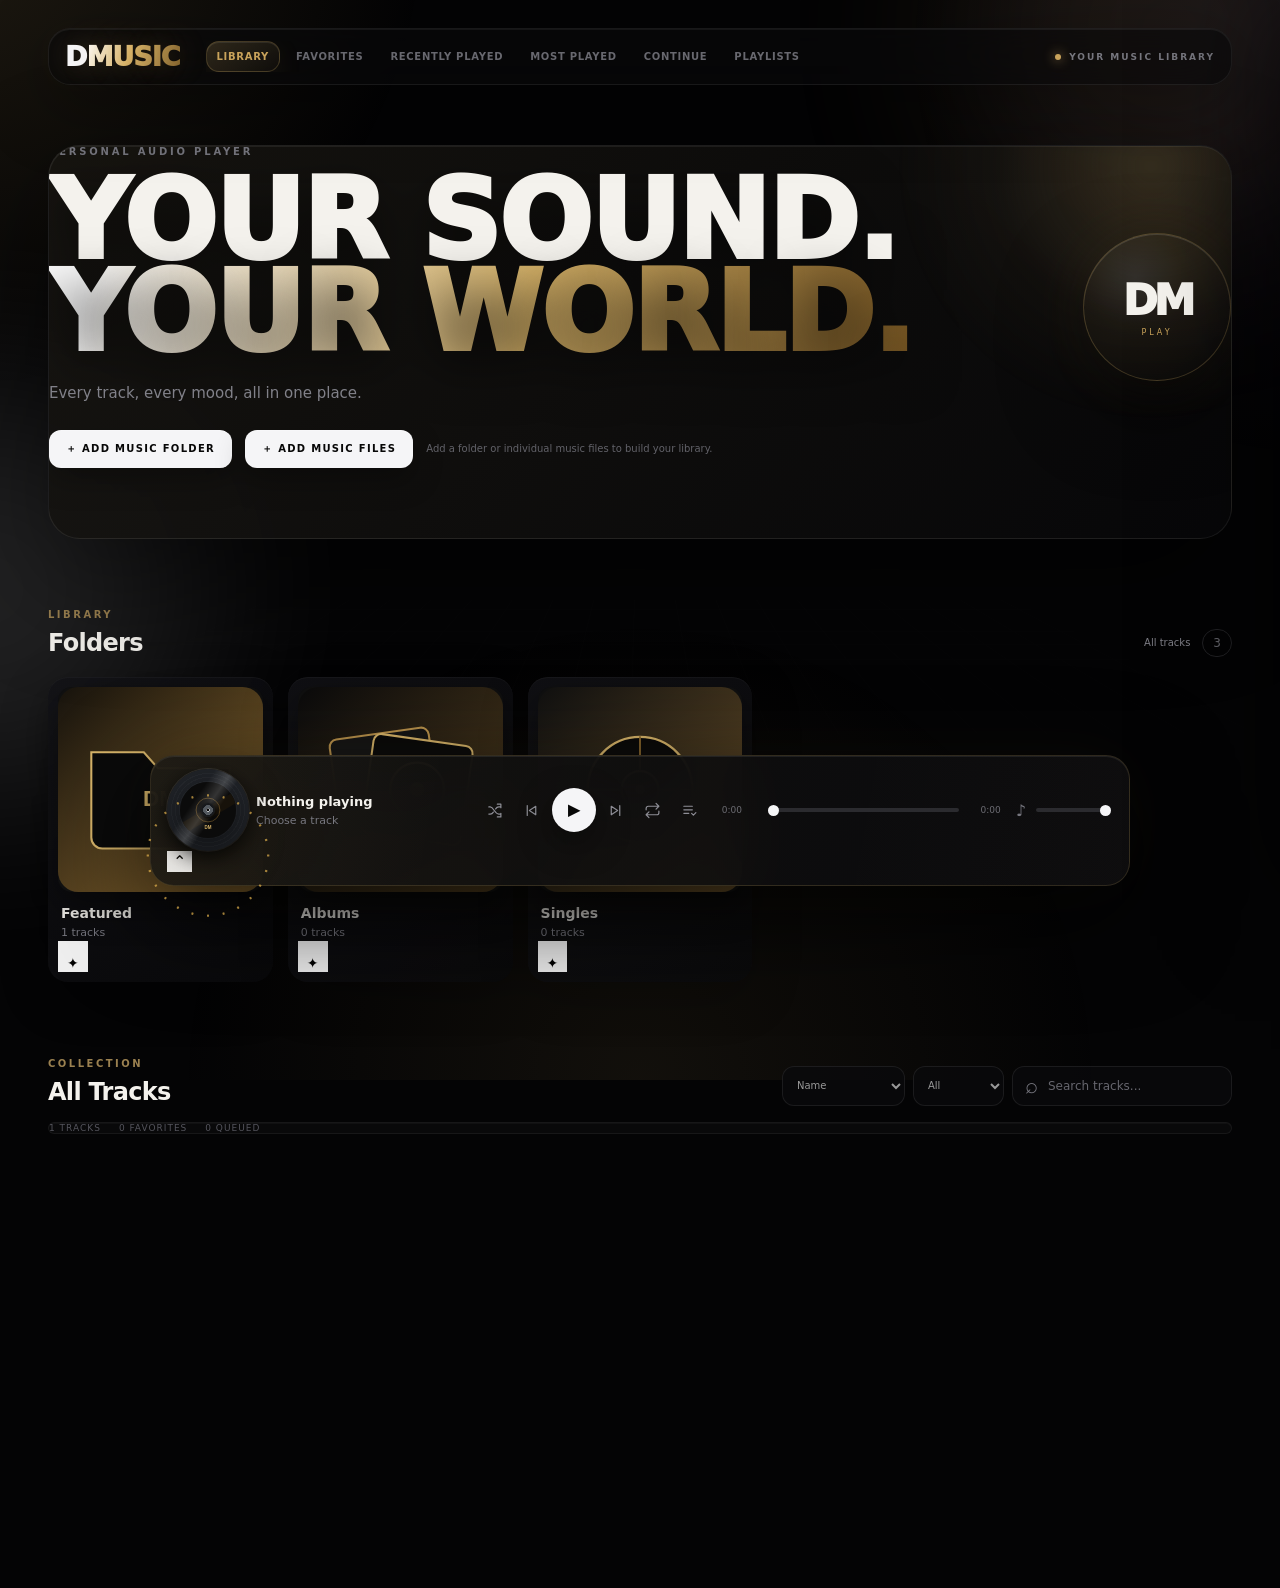
==== commit 612fe81c: "Prepare DMusic index for mobile web app and Pages" ====
--- a/index.html
+++ b/index.html
@@ -5,6 +5,12 @@
   <meta name="viewport" content="width=device-width,initial-scale=1,viewport-fit=cover">
   <meta name="theme-color" content="#080808">
   <meta name="description" content="DMusic — personal music library and player.">
+  <meta name="mobile-web-app-capable" content="yes">
+  <meta name="apple-mobile-web-app-capable" content="yes">
+  <meta name="apple-mobile-web-app-status-bar-style" content="black-translucent">
+  <meta name="apple-mobile-web-app-title" content="DMusic">
+  <link rel="manifest" href="manifest.webmanifest">
+  <link rel="icon" href="assets/covers/fallback.svg" type="image/svg+xml">
   <title>DMusic — Your Music Library</title>
   <link rel="stylesheet" href="style.css">
   <link rel="stylesheet" href="pro-style.css">
@@ -34,4 +40,4 @@
   <script src="pro-player.js"></script>
   <script src="dm-stabilizer.js"></script>
 </body>
-</html>+</html>
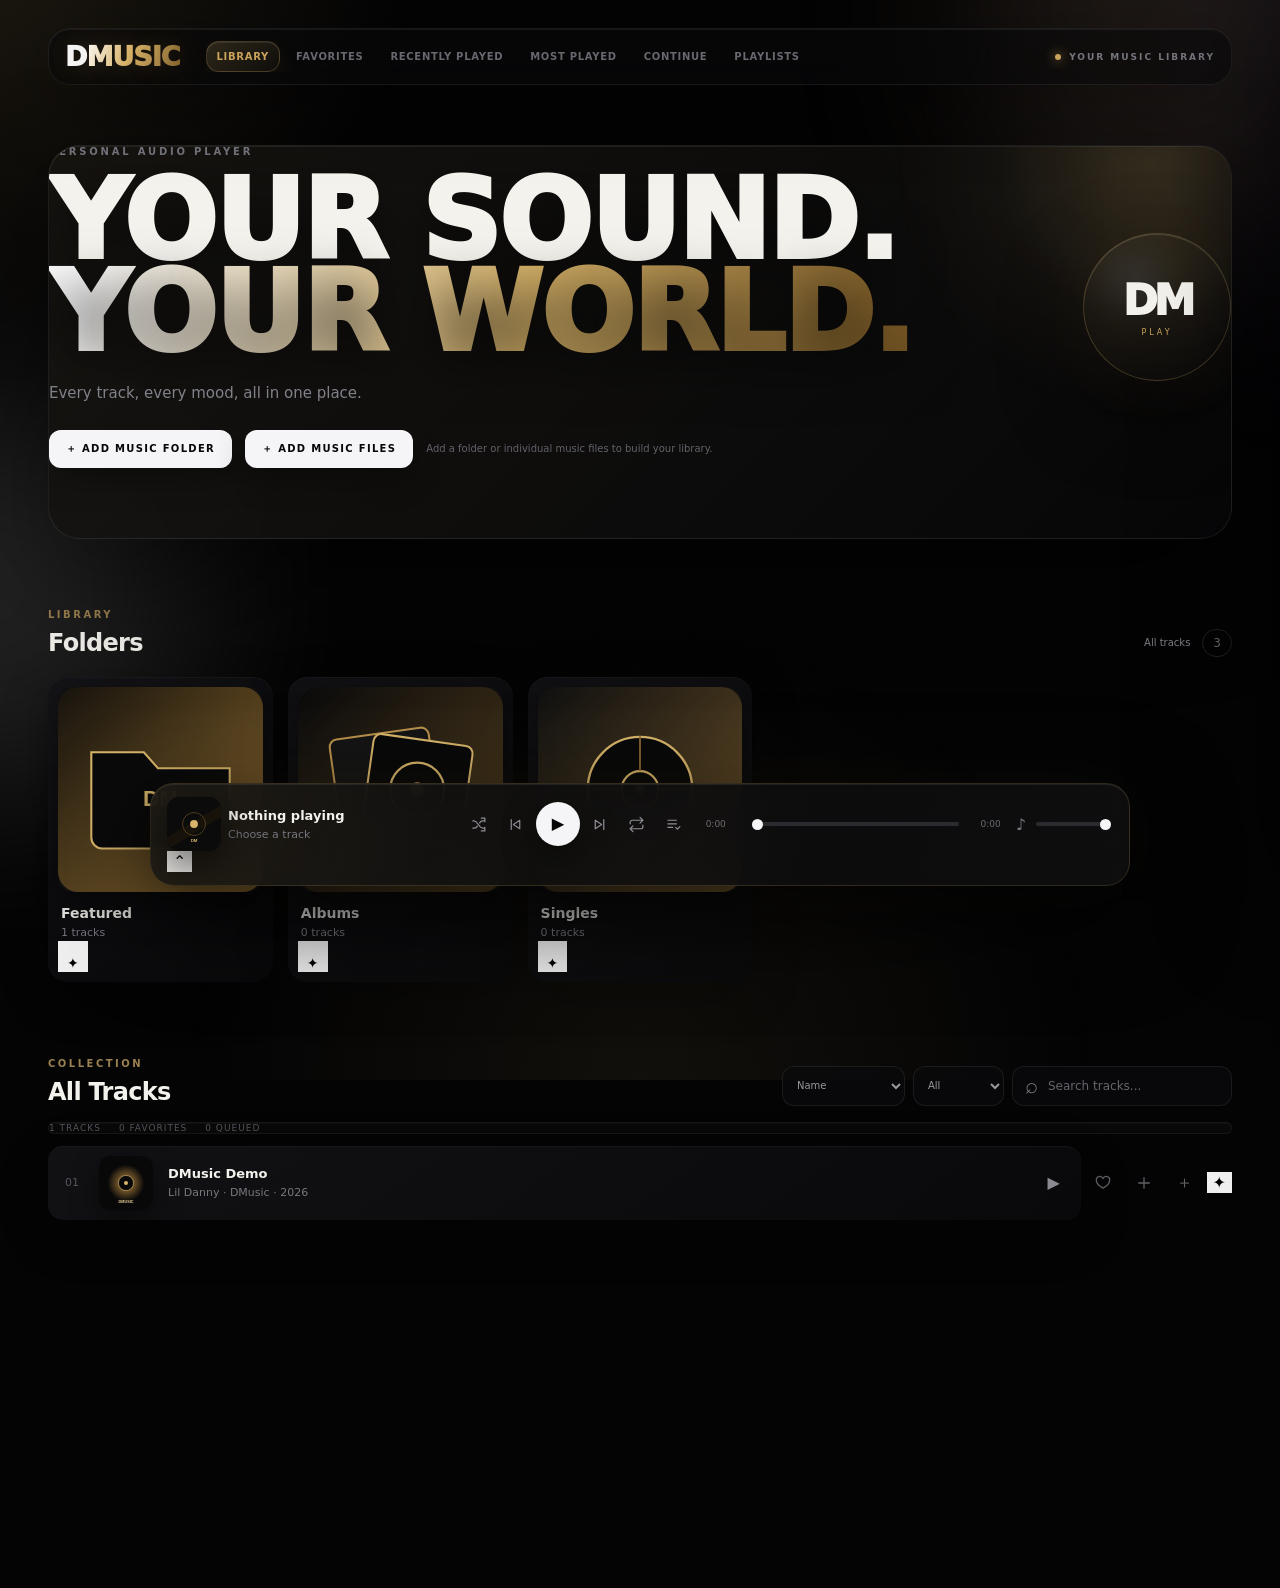
==== commit 9f5d417a: "perf: stop loading duplicate stabilizer and defer enhancement layers" ====
--- a/index.html
+++ b/index.html
@@ -19,12 +19,7 @@
 <body>
   <div class="ambient ambient-one"></div><div class="ambient ambient-two"></div>
   <main class="app" id="top">
-    <header class="topbar">
-      <a class="brand" href="#top">D<span>MUSIC</span></a>
-      <nav class="main-nav" aria-label="Library navigation">
-        <button class="nav-btn active" data-view="library">Library</button><button class="nav-btn" data-view="favorites">Favorites</button><button class="nav-btn" data-view="recent">Recently Played</button><button class="nav-btn" data-view="most">Most Played</button><button class="nav-btn" data-view="continue">Continue</button><button class="nav-btn" data-view="playlists">Playlists</button>
-      </nav><div class="topbar-meta"><span class="status-dot"></span><span id="libraryStatus">YOUR MUSIC LIBRARY</span></div>
-    </header>
+    <header class="topbar"><a class="brand" href="#top">D<span>MUSIC</span></a><nav class="main-nav" aria-label="Library navigation"><button class="nav-btn active" data-view="library">Library</button><button class="nav-btn" data-view="favorites">Favorites</button><button class="nav-btn" data-view="recent">Recently Played</button><button class="nav-btn" data-view="most">Most Played</button><button class="nav-btn" data-view="continue">Continue</button><button class="nav-btn" data-view="playlists">Playlists</button></nav><div class="topbar-meta"><span class="status-dot"></span><span id="libraryStatus">YOUR MUSIC LIBRARY</span></div></header>
     <section class="hero"><div class="hero-copy"><div class="eyebrow">PERSONAL AUDIO PLAYER</div><h1>YOUR SOUND.<br><em>YOUR WORLD.</em></h1><p>Every track, every mood, all in one place.</p><div class="scanner-bar"><button id="scanBtn" class="scan-btn" type="button">＋ ADD MUSIC FOLDER</button><button id="addFilesBtn" class="scan-btn secondary-scan-btn" type="button">＋ ADD MUSIC FILES</button><input id="musicFolderInput" type="file" webkitdirectory directory multiple hidden accept="audio/*,.mp3,.m4a,.flac,.wav,.ogg,.aac,.opus,.webm,.jpg,.jpeg,.png,.webp"><input id="musicFilesInput" type="file" multiple hidden accept="audio/*,.mp3,.m4a,.flac,.wav,.ogg,.aac,.opus,.webm"><span id="scanStatus" class="scan-status">Add a folder or individual music files to build your library.</span></div></div><div class="hero-badge" aria-hidden="true"><span>DM</span><small>PLAY</small></div></section>
     <section class="content-section library-section"><div class="section-title"><div><span class="section-kicker">LIBRARY</span><h2 id="pageTitle">Folders</h2></div><div class="library-actions"><button id="allTracksBtn" class="text-btn">All tracks</button><span id="folderCount" class="count">0</span></div></div><div id="library" class="library"></div></section>
     <section class="content-section tracks-section"><div class="section-title"><div><span class="section-kicker">COLLECTION</span><h2 id="tracksHeading">Tracks</h2></div><div class="track-tools"><select id="sortSelect"><option value="name">Name</option><option value="artist">Artist</option><option value="album">Album</option><option value="year">Year</option><option value="recent">Recently played</option><option value="plays">Most played</option></select><select id="filterSelect"><option value="all">All</option><option value="favorites">Favorites</option><option value="played">Played</option><option value="unplayed">Unplayed</option><option value="year">With year</option></select><label class="search-box"><span>⌕</span><input id="searchInput" type="search" placeholder="Search tracks..." autocomplete="off"></label></div></div><div id="statsBar" class="stats-bar"></div><div id="tracks" class="tracks"></div><div id="emptyState" class="empty-state" hidden>No tracks found.</div></section>
@@ -34,10 +29,9 @@
   <aside id="queuePanel" class="queue-panel" aria-hidden="true"><div class="queue-head"><div><span class="section-kicker">UP NEXT</span><h2>Queue</h2></div><button id="closeQueueBtn" class="close-btn">×</button></div><div class="queue-actions"><button id="clearQueueBtn" class="text-btn">Clear</button></div><div id="queueList" class="queue-list"></div></aside><div id="queueBackdrop" class="queue-backdrop" hidden></div>
   <script src="music-data.js"></script>
   <script src="script.js"></script>
-  <script src="scanner-fix.js"></script>
-  <script src="pro-ui.js"></script>
-  <script src="pro-suite.js"></script>
-  <script src="pro-player.js"></script>
-  <script src="dm-stabilizer.js"></script>
+  <script src="scanner-fix.js" defer></script>
+  <script src="pro-ui.js" defer></script>
+  <script src="pro-suite.js" defer></script>
+  <script src="pro-player.js" defer></script>
 </body>
-</html>
+</html>
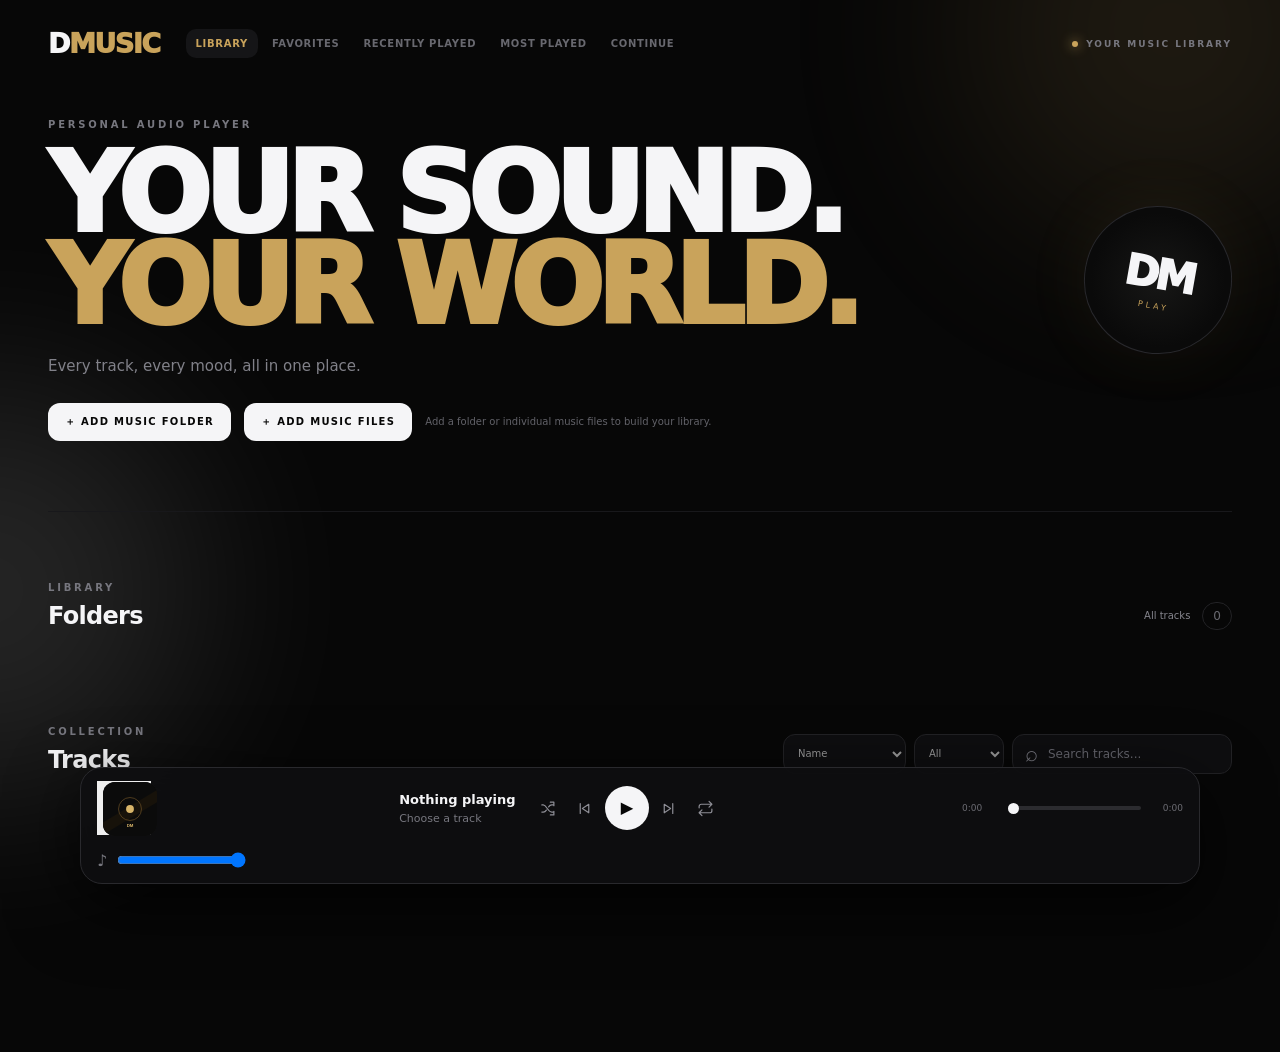
==== commit da258659: "refactor: load single unified DMusic runtime" ====
--- a/index.html
+++ b/index.html
@@ -1,37 +1,10 @@
 <!doctype html>
 <html lang="en">
 <head>
-  <meta charset="UTF-8">
-  <meta name="viewport" content="width=device-width,initial-scale=1,viewport-fit=cover">
-  <meta name="theme-color" content="#080808">
-  <meta name="description" content="DMusic — personal music library and player.">
-  <meta name="mobile-web-app-capable" content="yes">
-  <meta name="apple-mobile-web-app-capable" content="yes">
-  <meta name="apple-mobile-web-app-status-bar-style" content="black-translucent">
-  <meta name="apple-mobile-web-app-title" content="DMusic">
-  <link rel="manifest" href="manifest.webmanifest">
-  <link rel="icon" href="assets/covers/fallback.svg" type="image/svg+xml">
-  <title>DMusic — Your Music Library</title>
-  <link rel="stylesheet" href="style.css">
-  <link rel="stylesheet" href="pro-style.css">
-  <link rel="stylesheet" href="pro-suite.css">
-</head>
-<body>
-  <div class="ambient ambient-one"></div><div class="ambient ambient-two"></div>
-  <main class="app" id="top">
-    <header class="topbar"><a class="brand" href="#top">D<span>MUSIC</span></a><nav class="main-nav" aria-label="Library navigation"><button class="nav-btn active" data-view="library">Library</button><button class="nav-btn" data-view="favorites">Favorites</button><button class="nav-btn" data-view="recent">Recently Played</button><button class="nav-btn" data-view="most">Most Played</button><button class="nav-btn" data-view="continue">Continue</button><button class="nav-btn" data-view="playlists">Playlists</button></nav><div class="topbar-meta"><span class="status-dot"></span><span id="libraryStatus">YOUR MUSIC LIBRARY</span></div></header>
-    <section class="hero"><div class="hero-copy"><div class="eyebrow">PERSONAL AUDIO PLAYER</div><h1>YOUR SOUND.<br><em>YOUR WORLD.</em></h1><p>Every track, every mood, all in one place.</p><div class="scanner-bar"><button id="scanBtn" class="scan-btn" type="button">＋ ADD MUSIC FOLDER</button><button id="addFilesBtn" class="scan-btn secondary-scan-btn" type="button">＋ ADD MUSIC FILES</button><input id="musicFolderInput" type="file" webkitdirectory directory multiple hidden accept="audio/*,.mp3,.m4a,.flac,.wav,.ogg,.aac,.opus,.webm,.jpg,.jpeg,.png,.webp"><input id="musicFilesInput" type="file" multiple hidden accept="audio/*,.mp3,.m4a,.flac,.wav,.ogg,.aac,.opus,.webm"><span id="scanStatus" class="scan-status">Add a folder or individual music files to build your library.</span></div></div><div class="hero-badge" aria-hidden="true"><span>DM</span><small>PLAY</small></div></section>
-    <section class="content-section library-section"><div class="section-title"><div><span class="section-kicker">LIBRARY</span><h2 id="pageTitle">Folders</h2></div><div class="library-actions"><button id="allTracksBtn" class="text-btn">All tracks</button><span id="folderCount" class="count">0</span></div></div><div id="library" class="library"></div></section>
-    <section class="content-section tracks-section"><div class="section-title"><div><span class="section-kicker">COLLECTION</span><h2 id="tracksHeading">Tracks</h2></div><div class="track-tools"><select id="sortSelect"><option value="name">Name</option><option value="artist">Artist</option><option value="album">Album</option><option value="year">Year</option><option value="recent">Recently played</option><option value="plays">Most played</option></select><select id="filterSelect"><option value="all">All</option><option value="favorites">Favorites</option><option value="played">Played</option><option value="unplayed">Unplayed</option><option value="year">With year</option></select><label class="search-box"><span>⌕</span><input id="searchInput" type="search" placeholder="Search tracks..." autocomplete="off"></label></div></div><div id="statsBar" class="stats-bar"></div><div id="tracks" class="tracks"></div><div id="emptyState" class="empty-state" hidden>No tracks found.</div></section>
-  </main>
-  <div id="playlistModal" class="modal" hidden><div class="modal-card"><button id="closePlaylistModal" class="close-btn">×</button><span class="section-kicker">NEW PLAYLIST</span><h2>Create playlist</h2><input id="playlistName" class="modal-input" maxlength="50" placeholder="Playlist name..."><button id="createPlaylistBtn" class="scan-btn">CREATE</button></div></div>
-  <aside class="player" aria-label="Music player"><div class="player-main"><div class="now-art-wrap"><img id="nowCover" src="assets/covers/fallback.svg" alt=""><span id="playingIndicator" class="playing-indicator" hidden></span></div><div class="now"><b id="nowTitle">Nothing playing</b><small id="nowArtist">Choose a track</small></div><div class="player-controls"><button id="shuffleBtn" class="control-btn mode-btn" type="button"></button><button id="prevBtn" class="control-btn" type="button"></button><button id="playBtn" class="play-btn" type="button">▶</button><button id="nextBtn" class="control-btn" type="button"></button><button id="repeatBtn" class="control-btn mode-btn" type="button"></button><button id="queueBtn" class="control-btn mode-btn" type="button"></button></div><div class="time-progress"><span id="currentTime">0:00</span><input id="progress" type="range" min="0" max="100" value="0" step="0.1"><span id="duration">0:00</span></div><div class="volume-wrap"><span>♪</span><input id="volume" class="volume" type="range" min="0" max="1" step="0.01" value="1"></div></div></aside>
-  <aside id="queuePanel" class="queue-panel" aria-hidden="true"><div class="queue-head"><div><span class="section-kicker">UP NEXT</span><h2>Queue</h2></div><button id="closeQueueBtn" class="close-btn">×</button></div><div class="queue-actions"><button id="clearQueueBtn" class="text-btn">Clear</button></div><div id="queueList" class="queue-list"></div></aside><div id="queueBackdrop" class="queue-backdrop" hidden></div>
-  <script src="music-data.js"></script>
-  <script src="script.js"></script>
-  <script src="scanner-fix.js" defer></script>
-  <script src="pro-ui.js" defer></script>
-  <script src="pro-suite.js" defer></script>
-  <script src="pro-player.js" defer></script>
-</body>
-</html>+<meta charset="UTF-8"><meta name="viewport" content="width=device-width,initial-scale=1,viewport-fit=cover"><meta name="theme-color" content="#080808"><meta name="description" content="DMusic — personal music library and player."><meta name="mobile-web-app-capable" content="yes"><meta name="apple-mobile-web-app-capable" content="yes"><meta name="apple-mobile-web-app-status-bar-style" content="black-translucent"><meta name="apple-mobile-web-app-title" content="DMusic"><link rel="manifest" href="manifest.webmanifest"><link rel="icon" href="assets/covers/fallback.svg" type="image/svg+xml"><title>DMusic — Your Music Library</title><link rel="stylesheet" href="style.css">
+</head><body>
+<div class="ambient ambient-one"></div><div class="ambient ambient-two"></div><main class="app" id="top"><header class="topbar"><a class="brand" href="#top">D<span>MUSIC</span></a><nav class="main-nav"><button class="nav-btn active" data-view="library">Library</button><button class="nav-btn" data-view="favorites">Favorites</button><button class="nav-btn" data-view="recent">Recently Played</button><button class="nav-btn" data-view="most">Most Played</button><button class="nav-btn" data-view="continue">Continue</button></nav><div class="topbar-meta"><span class="status-dot"></span><span id="libraryStatus">YOUR MUSIC LIBRARY</span></div></header><section class="hero"><div class="hero-copy"><div class="eyebrow">PERSONAL AUDIO PLAYER</div><h1>YOUR SOUND.<br><em>YOUR WORLD.</em></h1><p>Every track, every mood, all in one place.</p><div class="scanner-bar"><button id="scanBtn" class="scan-btn">＋ ADD MUSIC FOLDER</button><button id="addFilesBtn" class="scan-btn secondary-scan-btn">＋ ADD MUSIC FILES</button><input id="musicFolderInput" type="file" webkitdirectory directory multiple hidden accept="audio/*,image/*"><input id="musicFilesInput" type="file" multiple hidden accept="audio/*"><span id="scanStatus" class="scan-status">Add a folder or individual music files to build your library.</span></div></div><div class="hero-badge"><span>DM</span><small>PLAY</small></div></section><section class="content-section library-section"><div class="section-title"><div><span class="section-kicker">LIBRARY</span><h2 id="pageTitle">Folders</h2></div><div class="library-actions"><button id="allTracksBtn" class="text-btn">All tracks</button><span id="folderCount" class="count">0</span></div></div><div id="library" class="library"></div></section><section class="content-section tracks-section"><div class="section-title"><div><span class="section-kicker">COLLECTION</span><h2 id="tracksHeading">Tracks</h2></div><div class="track-tools"><select id="sortSelect"><option value="name">Name</option><option value="artist">Artist</option><option value="album">Album</option><option value="year">Year</option><option value="recent">Recently played</option><option value="plays">Most played</option></select><select id="filterSelect"><option value="all">All</option><option value="favorites">Favorites</option><option value="played">Played</option><option value="unplayed">Unplayed</option></select><label class="search-box"><span>⌕</span><input id="searchInput" type="search" placeholder="Search tracks..."></label></div></div><div id="statsBar" class="stats-bar"></div><div id="tracks" class="tracks"></div><div id="emptyState" class="empty-state" hidden>No tracks found.</div></section></main>
+<div id="coverModal" class="modal" hidden><div class="modal-card cover-modal-card"><button id="closeCoverModal" class="close-btn">×</button><span class="section-kicker">COVER EDITOR</span><h2>Change cover</h2><img id="coverPreview" class="cover-preview" src="assets/covers/fallback.svg" alt="Preview"><input id="coverInput" type="file" accept="image/*" hidden><button id="chooseCoverBtn" class="scan-btn">CHOOSE IMAGE</button><button id="removeCoverBtn" class="text-btn">REMOVE CUSTOM COVER</button></div></div>
+<aside class="player"><div class="player-main"><button id="expandPlayerBtn" class="now-art-wrap" aria-label="Open player"><div class="eq-ring" id="eqRing"></div><img id="nowCover" src="assets/covers/fallback.svg" alt=""></button><div class="now"><b id="nowTitle">Nothing playing</b><small id="nowArtist">Choose a track</small></div><div class="player-controls"><button id="shuffleBtn" class="control-btn">⇄</button><button id="prevBtn" class="control-btn">◀</button><button id="playBtn" class="play-btn">▶</button><button id="nextBtn" class="control-btn">▶</button><button id="repeatBtn" class="control-btn">↻</button></div><div class="time-progress"><span id="currentTime">0:00</span><input id="progress" type="range" min="0" max="100" value="0"><span id="duration">0:00</span></div><div class="volume-wrap"><span>♪</span><input id="volume" type="range" min="0" max="1" step="0.01" value="1"></div></div></aside>
+<section id="fullPlayer" class="full-player" hidden><button id="closeFullPlayer" class="close-btn full-close">×</button><div class="full-player-content"><div class="full-art"><div class="eq-ring full-eq" id="fullEqRing"></div><img id="fullCover" src="assets/covers/fallback.svg" alt=""></div><div class="full-meta"><span class="section-kicker">NOW PLAYING</span><h2 id="fullTitle">Nothing playing</h2><p id="fullArtist">Choose a track</p><div class="full-progress"><span id="fullCurrent">0:00</span><input id="fullProgress" type="range" min="0" max="100" value="0"><span id="fullDuration">0:00</span></div><div class="full-controls"><button id="fullPrev">◀</button><button id="fullPlay" class="full-play">▶</button><button id="fullNext">▶</button></div></div></div></section>
+<script src="music-data.js"></script><script src="script.js"></script></body></html>
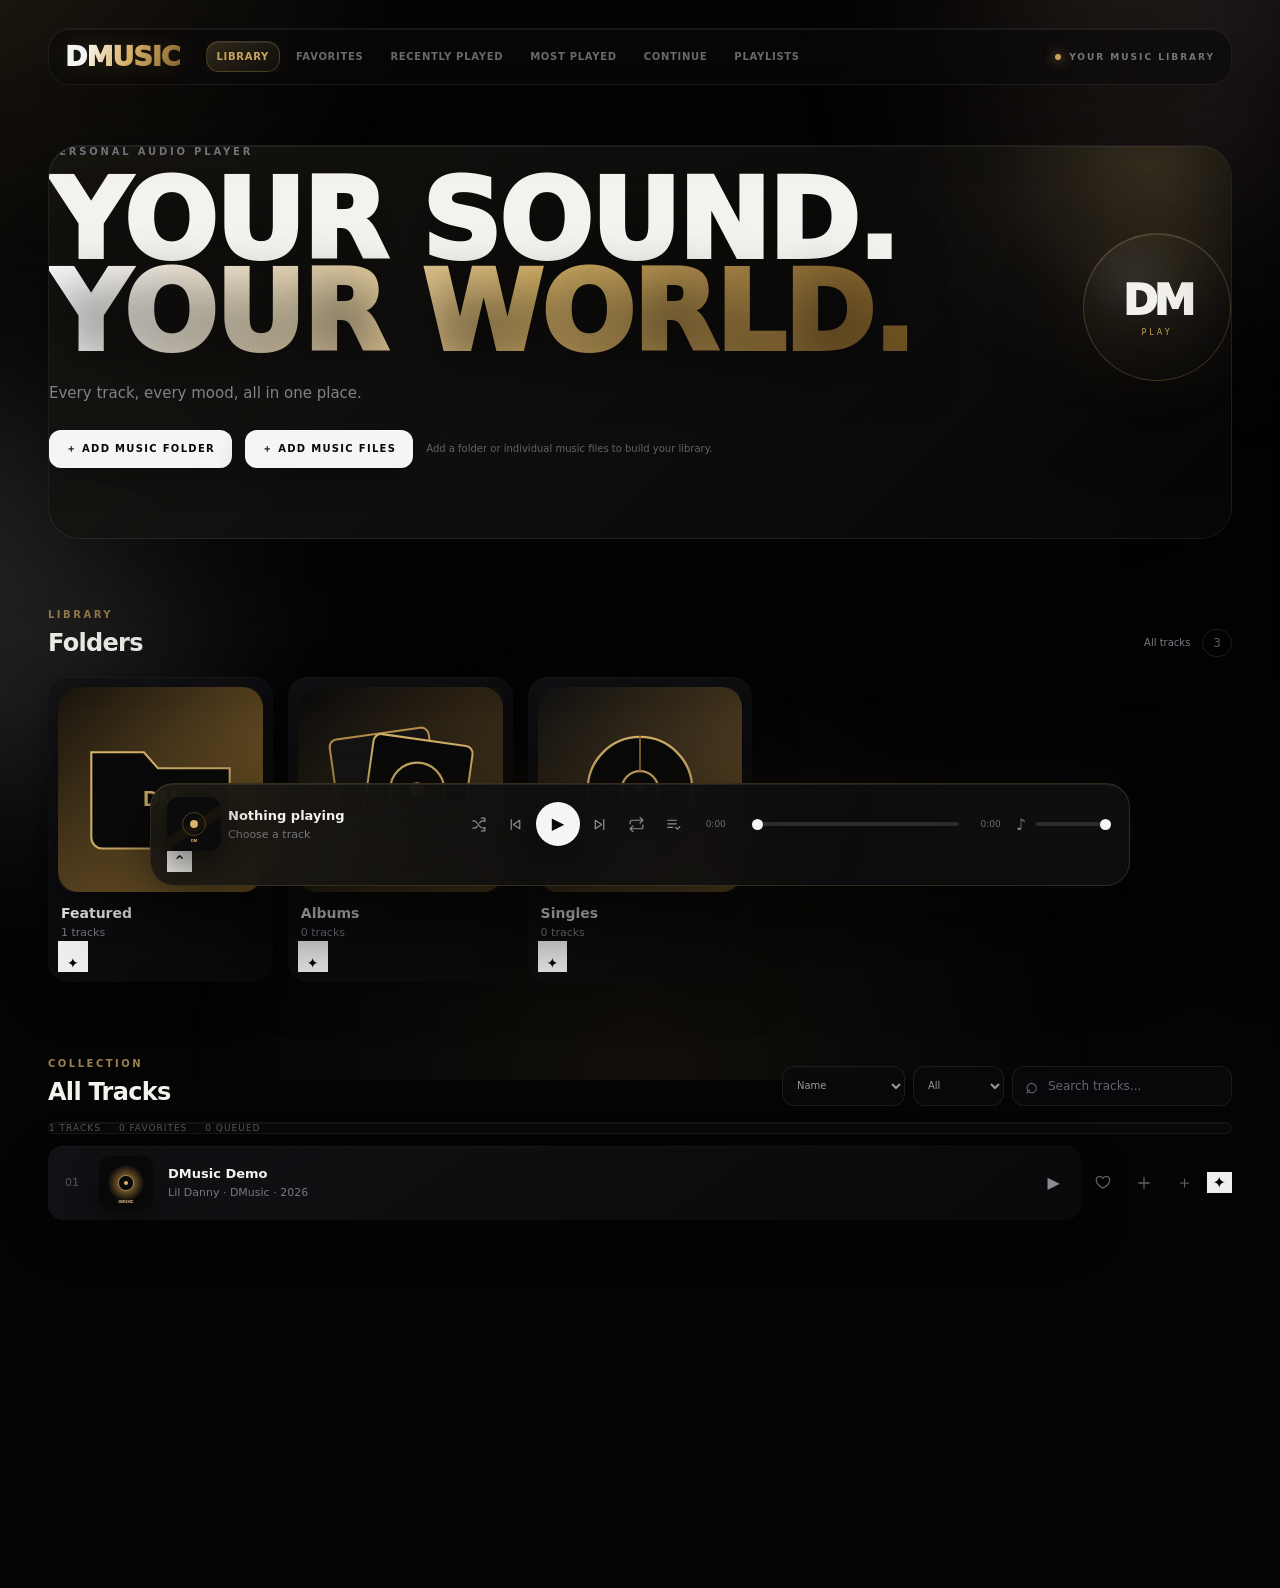
==== commit 35523f4c: "fix: restore stable index after bad refactor" ====
--- a/index.html
+++ b/index.html
@@ -1,10 +1,37 @@
 <!doctype html>
 <html lang="en">
 <head>
-<meta charset="UTF-8"><meta name="viewport" content="width=device-width,initial-scale=1,viewport-fit=cover"><meta name="theme-color" content="#080808"><meta name="description" content="DMusic — personal music library and player."><meta name="mobile-web-app-capable" content="yes"><meta name="apple-mobile-web-app-capable" content="yes"><meta name="apple-mobile-web-app-status-bar-style" content="black-translucent"><meta name="apple-mobile-web-app-title" content="DMusic"><link rel="manifest" href="manifest.webmanifest"><link rel="icon" href="assets/covers/fallback.svg" type="image/svg+xml"><title>DMusic — Your Music Library</title><link rel="stylesheet" href="style.css">
-</head><body>
-<div class="ambient ambient-one"></div><div class="ambient ambient-two"></div><main class="app" id="top"><header class="topbar"><a class="brand" href="#top">D<span>MUSIC</span></a><nav class="main-nav"><button class="nav-btn active" data-view="library">Library</button><button class="nav-btn" data-view="favorites">Favorites</button><button class="nav-btn" data-view="recent">Recently Played</button><button class="nav-btn" data-view="most">Most Played</button><button class="nav-btn" data-view="continue">Continue</button></nav><div class="topbar-meta"><span class="status-dot"></span><span id="libraryStatus">YOUR MUSIC LIBRARY</span></div></header><section class="hero"><div class="hero-copy"><div class="eyebrow">PERSONAL AUDIO PLAYER</div><h1>YOUR SOUND.<br><em>YOUR WORLD.</em></h1><p>Every track, every mood, all in one place.</p><div class="scanner-bar"><button id="scanBtn" class="scan-btn">＋ ADD MUSIC FOLDER</button><button id="addFilesBtn" class="scan-btn secondary-scan-btn">＋ ADD MUSIC FILES</button><input id="musicFolderInput" type="file" webkitdirectory directory multiple hidden accept="audio/*,image/*"><input id="musicFilesInput" type="file" multiple hidden accept="audio/*"><span id="scanStatus" class="scan-status">Add a folder or individual music files to build your library.</span></div></div><div class="hero-badge"><span>DM</span><small>PLAY</small></div></section><section class="content-section library-section"><div class="section-title"><div><span class="section-kicker">LIBRARY</span><h2 id="pageTitle">Folders</h2></div><div class="library-actions"><button id="allTracksBtn" class="text-btn">All tracks</button><span id="folderCount" class="count">0</span></div></div><div id="library" class="library"></div></section><section class="content-section tracks-section"><div class="section-title"><div><span class="section-kicker">COLLECTION</span><h2 id="tracksHeading">Tracks</h2></div><div class="track-tools"><select id="sortSelect"><option value="name">Name</option><option value="artist">Artist</option><option value="album">Album</option><option value="year">Year</option><option value="recent">Recently played</option><option value="plays">Most played</option></select><select id="filterSelect"><option value="all">All</option><option value="favorites">Favorites</option><option value="played">Played</option><option value="unplayed">Unplayed</option></select><label class="search-box"><span>⌕</span><input id="searchInput" type="search" placeholder="Search tracks..."></label></div></div><div id="statsBar" class="stats-bar"></div><div id="tracks" class="tracks"></div><div id="emptyState" class="empty-state" hidden>No tracks found.</div></section></main>
-<div id="coverModal" class="modal" hidden><div class="modal-card cover-modal-card"><button id="closeCoverModal" class="close-btn">×</button><span class="section-kicker">COVER EDITOR</span><h2>Change cover</h2><img id="coverPreview" class="cover-preview" src="assets/covers/fallback.svg" alt="Preview"><input id="coverInput" type="file" accept="image/*" hidden><button id="chooseCoverBtn" class="scan-btn">CHOOSE IMAGE</button><button id="removeCoverBtn" class="text-btn">REMOVE CUSTOM COVER</button></div></div>
-<aside class="player"><div class="player-main"><button id="expandPlayerBtn" class="now-art-wrap" aria-label="Open player"><div class="eq-ring" id="eqRing"></div><img id="nowCover" src="assets/covers/fallback.svg" alt=""></button><div class="now"><b id="nowTitle">Nothing playing</b><small id="nowArtist">Choose a track</small></div><div class="player-controls"><button id="shuffleBtn" class="control-btn">⇄</button><button id="prevBtn" class="control-btn">◀</button><button id="playBtn" class="play-btn">▶</button><button id="nextBtn" class="control-btn">▶</button><button id="repeatBtn" class="control-btn">↻</button></div><div class="time-progress"><span id="currentTime">0:00</span><input id="progress" type="range" min="0" max="100" value="0"><span id="duration">0:00</span></div><div class="volume-wrap"><span>♪</span><input id="volume" type="range" min="0" max="1" step="0.01" value="1"></div></div></aside>
-<section id="fullPlayer" class="full-player" hidden><button id="closeFullPlayer" class="close-btn full-close">×</button><div class="full-player-content"><div class="full-art"><div class="eq-ring full-eq" id="fullEqRing"></div><img id="fullCover" src="assets/covers/fallback.svg" alt=""></div><div class="full-meta"><span class="section-kicker">NOW PLAYING</span><h2 id="fullTitle">Nothing playing</h2><p id="fullArtist">Choose a track</p><div class="full-progress"><span id="fullCurrent">0:00</span><input id="fullProgress" type="range" min="0" max="100" value="0"><span id="fullDuration">0:00</span></div><div class="full-controls"><button id="fullPrev">◀</button><button id="fullPlay" class="full-play">▶</button><button id="fullNext">▶</button></div></div></div></section>
-<script src="music-data.js"></script><script src="script.js"></script></body></html>+  <meta charset="UTF-8">
+  <meta name="viewport" content="width=device-width,initial-scale=1,viewport-fit=cover">
+  <meta name="theme-color" content="#080808">
+  <meta name="description" content="DMusic — personal music library and player.">
+  <meta name="mobile-web-app-capable" content="yes">
+  <meta name="apple-mobile-web-app-capable" content="yes">
+  <meta name="apple-mobile-web-app-status-bar-style" content="black-translucent">
+  <meta name="apple-mobile-web-app-title" content="DMusic">
+  <link rel="manifest" href="manifest.webmanifest">
+  <link rel="icon" href="assets/covers/fallback.svg" type="image/svg+xml">
+  <title>DMusic — Your Music Library</title>
+  <link rel="stylesheet" href="style.css">
+  <link rel="stylesheet" href="pro-style.css">
+  <link rel="stylesheet" href="pro-suite.css">
+</head>
+<body>
+  <div class="ambient ambient-one"></div><div class="ambient ambient-two"></div>
+  <main class="app" id="top">
+    <header class="topbar"><a class="brand" href="#top">D<span>MUSIC</span></a><nav class="main-nav" aria-label="Library navigation"><button class="nav-btn active" data-view="library">Library</button><button class="nav-btn" data-view="favorites">Favorites</button><button class="nav-btn" data-view="recent">Recently Played</button><button class="nav-btn" data-view="most">Most Played</button><button class="nav-btn" data-view="continue">Continue</button><button class="nav-btn" data-view="playlists">Playlists</button></nav><div class="topbar-meta"><span class="status-dot"></span><span id="libraryStatus">YOUR MUSIC LIBRARY</span></div></header>
+    <section class="hero"><div class="hero-copy"><div class="eyebrow">PERSONAL AUDIO PLAYER</div><h1>YOUR SOUND.<br><em>YOUR WORLD.</em></h1><p>Every track, every mood, all in one place.</p><div class="scanner-bar"><button id="scanBtn" class="scan-btn" type="button">＋ ADD MUSIC FOLDER</button><button id="addFilesBtn" class="scan-btn secondary-scan-btn" type="button">＋ ADD MUSIC FILES</button><input id="musicFolderInput" type="file" webkitdirectory directory multiple hidden accept="audio/*,.mp3,.m4a,.flac,.wav,.ogg,.aac,.opus,.webm,.jpg,.jpeg,.png,.webp"><input id="musicFilesInput" type="file" multiple hidden accept="audio/*,.mp3,.m4a,.flac,.wav,.ogg,.aac,.opus,.webm"><span id="scanStatus" class="scan-status">Add a folder or individual music files to build your library.</span></div></div><div class="hero-badge" aria-hidden="true"><span>DM</span><small>PLAY</small></div></section>
+    <section class="content-section library-section"><div class="section-title"><div><span class="section-kicker">LIBRARY</span><h2 id="pageTitle">Folders</h2></div><div class="library-actions"><button id="allTracksBtn" class="text-btn">All tracks</button><span id="folderCount" class="count">0</span></div></div><div id="library" class="library"></div></section>
+    <section class="content-section tracks-section"><div class="section-title"><div><span class="section-kicker">COLLECTION</span><h2 id="tracksHeading">Tracks</h2></div><div class="track-tools"><select id="sortSelect"><option value="name">Name</option><option value="artist">Artist</option><option value="album">Album</option><option value="year">Year</option><option value="recent">Recently played</option><option value="plays">Most played</option></select><select id="filterSelect"><option value="all">All</option><option value="favorites">Favorites</option><option value="played">Played</option><option value="unplayed">Unplayed</option><option value="year">With year</option></select><label class="search-box"><span>⌕</span><input id="searchInput" type="search" placeholder="Search tracks..." autocomplete="off"></label></div></div><div id="statsBar" class="stats-bar"></div><div id="tracks" class="tracks"></div><div id="emptyState" class="empty-state" hidden>No tracks found.</div></section>
+  </main>
+  <div id="playlistModal" class="modal" hidden><div class="modal-card"><button id="closePlaylistModal" class="close-btn">×</button><span class="section-kicker">NEW PLAYLIST</span><h2>Create playlist</h2><input id="playlistName" class="modal-input" maxlength="50" placeholder="Playlist name..."><button id="createPlaylistBtn" class="scan-btn">CREATE</button></div></div>
+  <aside class="player" aria-label="Music player"><div class="player-main"><div class="now-art-wrap"><img id="nowCover" src="assets/covers/fallback.svg" alt=""><span id="playingIndicator" class="playing-indicator" hidden></span></div><div class="now"><b id="nowTitle">Nothing playing</b><small id="nowArtist">Choose a track</small></div><div class="player-controls"><button id="shuffleBtn" class="control-btn mode-btn" type="button"></button><button id="prevBtn" class="control-btn" type="button"></button><button id="playBtn" class="play-btn" type="button">▶</button><button id="nextBtn" class="control-btn" type="button"></button><button id="repeatBtn" class="control-btn mode-btn" type="button"></button><button id="queueBtn" class="control-btn mode-btn" type="button"></button></div><div class="time-progress"><span id="currentTime">0:00</span><input id="progress" type="range" min="0" max="100" value="0" step="0.1"><span id="duration">0:00</span></div><div class="volume-wrap"><span>♪</span><input id="volume" class="volume" type="range" min="0" max="1" step="0.01" value="1"></div></div></aside>
+  <aside id="queuePanel" class="queue-panel" aria-hidden="true"><div class="queue-head"><div><span class="section-kicker">UP NEXT</span><h2>Queue</h2></div><button id="closeQueueBtn" class="close-btn">×</button></div><div class="queue-actions"><button id="clearQueueBtn" class="text-btn">Clear</button></div><div id="queueList" class="queue-list"></div></aside><div id="queueBackdrop" class="queue-backdrop" hidden></div>
+  <script src="music-data.js"></script>
+  <script src="script.js"></script>
+  <script src="scanner-fix.js"></script>
+  <script src="pro-ui.js"></script>
+  <script src="pro-suite.js"></script>
+  <script src="pro-player.js"></script>
+</body>
+</html>
--- a/pro-style.css
+++ b/pro-style.css
@@ -0,0 +1,8 @@
+/* DMusic — Premium 3D Visual System v3 / Stability Patch */
+:root{--dm-gold:#d8b46a;--dm-gold2:#8f6b2d;--dm-bg:#040405;--dm-panel:#0d0d10;--dm-panel2:#121216;--dm-line:#29292f;--dm-muted:#777780;--dm-text:#f4f2ed;--dm-radius:24px;--dm-shadow:0 30px 90px rgba(0,0,0,.58)}
+*{box-sizing:border-box}html{scroll-behavior:smooth}body{background:#040405!important;color:var(--dm-text);overflow-x:hidden;padding-bottom:118px!important}body:before{content:"";position:fixed;inset:-20%;z-index:-5;pointer-events:none;background:radial-gradient(circle at 12% 8%,rgba(216,180,106,.13),transparent 24%),radial-gradient(circle at 88% 18%,rgba(113,82,190,.09),transparent 22%),radial-gradient(circle at 50% 100%,rgba(216,180,106,.07),transparent 30%);animation:dmAtmosphere 18s ease-in-out infinite alternate}body:after{content:"";position:fixed;inset:0;z-index:-4;pointer-events:none;opacity:.22;background-image:linear-gradient(rgba(255,255,255,.025) 1px,transparent 1px),linear-gradient(90deg,rgba(255,255,255,.018) 1px,transparent 1px);background-size:70px 70px;mask-image:linear-gradient(to bottom,black,transparent 75%);transform:perspective(700px) rotateX(55deg) scale(1.5);transform-origin:50% 100%}@keyframes dmAtmosphere{from{transform:scale(1) translate3d(-1%,0,0)}to{transform:scale(1.08) translate3d(1%,1%,0)}}
+.app{position:relative;z-index:1;transform-style:preserve-3d}.topbar{position:relative;z-index:20;background:rgba(9,9,11,.62)!important;border:1px solid rgba(255,255,255,.07);border-radius:22px!important;padding:12px 16px!important;backdrop-filter:blur(24px) saturate(130%);box-shadow:0 20px 70px rgba(0,0,0,.35),inset 0 1px rgba(255,255,255,.06);transform:translateZ(30px)}.brand{letter-spacing:-1px;text-shadow:0 0 30px rgba(216,180,106,.25)}.brand span{background:linear-gradient(110deg,#fff,#d8b46a 45%,#80602b);-webkit-background-clip:text;background-clip:text;color:transparent}.main-nav{gap:5px!important}.nav-btn{position:relative;border:1px solid transparent!important;border-radius:13px!important;transition:.3s cubic-bezier(.2,.8,.2,1)!important}.nav-btn:hover{color:#fff!important;background:rgba(255,255,255,.055)!important;transform:translateY(-2px)}.nav-btn.active{background:linear-gradient(145deg,rgba(216,180,106,.18),rgba(216,180,106,.035))!important;border-color:rgba(216,180,106,.22)!important;box-shadow:inset 0 1px rgba(255,255,255,.08),0 8px 28px rgba(216,180,106,.08)}
+.hero{position:relative;overflow:hidden;border-radius:32px!important;border:1px solid rgba(255,255,255,.08)!important;background:linear-gradient(135deg,rgba(24,22,18,.92),rgba(8,8,10,.84))!important;box-shadow:0 40px 120px rgba(0,0,0,.45),inset 0 1px rgba(255,255,255,.07)!important;transform-style:preserve-3d;transform:translateZ(18px);transition:transform .5s cubic-bezier(.2,.8,.2,1)}.hero:before{content:"";position:absolute;width:520px;height:520px;right:-180px;top:-240px;border-radius:50%;background:radial-gradient(circle,rgba(216,180,106,.2),rgba(216,180,106,.035) 42%,transparent 70%);filter:blur(4px);animation:heroOrb 9s ease-in-out infinite alternate}.hero:after{content:"";position:absolute;inset:0;background:linear-gradient(115deg,transparent 20%,rgba(255,255,255,.045) 45%,transparent 52%);transform:translateX(-120%);animation:heroShine 9s ease-in-out infinite;pointer-events:none}@keyframes heroOrb{to{transform:translate(-80px,80px) scale(1.25)}}@keyframes heroShine{0%,55%{transform:translateX(-120%)}75%,100%{transform:translateX(120%)}}.hero-copy,.hero-badge{position:relative;z-index:2;transform:translateZ(45px)}.hero h1{text-shadow:0 18px 50px rgba(0,0,0,.55);letter-spacing:-2px}.hero h1 em{font-style:normal;background:linear-gradient(100deg,#fff 5%,#d8b46a 55%,#765522);-webkit-background-clip:text;background-clip:text;color:transparent}.hero-badge{border:1px solid rgba(216,180,106,.24)!important;background:radial-gradient(circle at 35% 30%,rgba(255,255,255,.1),rgba(216,180,106,.06) 35%,rgba(0,0,0,.25))!important;box-shadow:inset 0 1px rgba(255,255,255,.12),0 30px 80px rgba(0,0,0,.55),0 0 70px rgba(216,180,106,.1);animation:badgeFloat 5s ease-in-out infinite}@keyframes badgeFloat{0%,100%{transform:translateZ(55px) rotateX(0) rotateY(0) translateY(0)}50%{transform:translateZ(70px) rotateX(4deg) rotateY(-5deg) translateY(-10px)}}.scanner-bar{position:relative;z-index:4}.scan-btn{box-shadow:0 12px 30px rgba(0,0,0,.3),inset 0 1px rgba(255,255,255,.18)!important;transition:.3s!important}.scan-btn:hover{transform:translateY(-3px) scale(1.01);box-shadow:0 18px 42px rgba(0,0,0,.42)!important}.content-section{position:relative;transform:translateZ(8px)}.section-title{align-items:end}.section-kicker{letter-spacing:2.5px!important;color:#9b8150!important}.folder-card,.track-row,.player,.queue-panel,.playlist-card{border-color:rgba(255,255,255,.075)!important;background:linear-gradient(145deg,rgba(20,20,24,.88),rgba(10,10,12,.9))!important;backdrop-filter:blur(18px) saturate(125%);box-shadow:0 15px 50px rgba(0,0,0,.22),inset 0 1px rgba(255,255,255,.035);transition:transform .4s cubic-bezier(.2,.8,.2,1),box-shadow .4s,border-color .3s,background .3s!important}.folder-card{transform-style:preserve-3d}.folder-card:hover{transform:translateY(-9px) rotateX(3deg) rotateY(-2deg) translateZ(15px)!important;border-color:rgba(216,180,106,.3)!important;box-shadow:0 30px 70px rgba(0,0,0,.5),0 0 0 1px rgba(216,180,106,.05),inset 0 1px rgba(255,255,255,.08)!important}.folder-card img{box-shadow:0 15px 35px rgba(0,0,0,.4);transform:translateZ(12px);transition:.45s cubic-bezier(.2,.8,.2,1)!important}.folder-card:hover img{transform:translateZ(28px) scale(1.045) rotate(-1deg)!important;box-shadow:0 22px 45px rgba(0,0,0,.58)!important}.track-row-wrap{transform-style:preserve-3d}.track-row{overflow:hidden;transform-style:preserve-3d;position:relative}.track-row:before{content:"";position:absolute;inset:0;pointer-events:none;background:linear-gradient(100deg,transparent,rgba(216,180,106,.035),transparent);transform:translateX(-110%);transition:.6s}.track-row:hover{transform:translateX(5px) translateZ(12px)!important;border-color:rgba(216,180,106,.22)!important;box-shadow:0 18px 50px rgba(0,0,0,.42),-4px 0 25px rgba(216,180,106,.035)!important}.track-row:hover:before{transform:translateX(110%)}.track-row img{box-shadow:0 10px 28px rgba(0,0,0,.45);transition:.35s!important}.track-row:hover img{transform:scale(1.08) translateZ(15px);box-shadow:0 16px 36px rgba(0,0,0,.6)}.track-row.active{border-color:rgba(216,180,106,.35)!important;background:linear-gradient(100deg,rgba(216,180,106,.1),rgba(15,15,18,.9))!important;box-shadow:0 15px 45px rgba(0,0,0,.4),inset 3px 0 var(--dm-gold)}
+.search-box,select,.pro-tools input{background:rgba(10,10,13,.72)!important;border-color:rgba(255,255,255,.08)!important;backdrop-filter:blur(15px)}.search-box:focus-within{border-color:rgba(216,180,106,.35)!important;box-shadow:0 0 0 4px rgba(216,180,106,.06),0 10px 30px rgba(0,0,0,.3)}.stats-bar{border-radius:18px!important;background:rgba(255,255,255,.025)!important;border:1px solid rgba(255,255,255,.055)!important;box-shadow:inset 0 1px rgba(255,255,255,.03)}
+/* Viewport-locked player — centered on the monitor. */.player{position:fixed!important;left:50%!important;right:auto!important;bottom:14px!important;width:min(980px,calc(100vw - 44px))!important;max-width:980px!important;margin:0!important;z-index:200!important;min-height:92px;border:1px solid rgba(216,180,106,.18)!important;border-radius:24px!important;background:linear-gradient(105deg,rgba(20,19,17,.94),rgba(10,10,13,.94))!important;backdrop-filter:blur(28px) saturate(135%);box-shadow:0 30px 100px rgba(0,0,0,.78),0 0 70px rgba(216,180,106,.045),inset 0 1px rgba(255,255,255,.08)!important;transform:translateX(-50%)!important}.player:before{content:"";position:absolute;inset:0;border-radius:inherit;pointer-events:none;background:linear-gradient(100deg,rgba(216,180,106,.055),transparent 30%,transparent 70%,rgba(216,180,106,.025));animation:playerPulse 5s ease-in-out infinite alternate}@keyframes playerPulse{to{opacity:.45;transform:translateX(4%)}}.player-main{display:grid!important;grid-template-columns:auto minmax(150px,1fr) auto minmax(240px,1.35fr) auto!important;align-items:center;gap:15px!important;position:relative;z-index:1}.now-art-wrap{transform:translateZ(18px);transition:.35s!important}.now-art-wrap:hover{transform:translateZ(30px) rotateY(-5deg) rotateX(3deg)}.now-art-wrap img{box-shadow:0 15px 45px rgba(0,0,0,.7)!important}.player.playing .now-art-wrap img{animation:coverBreath 3.2s ease-in-out infinite}@keyframes coverBreath{50%{box-shadow:0 18px 55px rgba(216,180,106,.14),0 15px 45px rgba(0,0,0,.7);transform:scale(1.018)}}.play-btn{box-shadow:0 12px 35px rgba(0,0,0,.45);transition:.25s!important}.play-btn:hover{transform:scale(1.08);box-shadow:0 18px 45px rgba(0,0,0,.6),0 0 35px rgba(216,180,106,.12)!important}.control-btn{transition:.25s!important}.control-btn:hover{transform:translateY(-2px) scale(1.08);color:var(--dm-gold)!important}.progress,.volume{accent-color:var(--dm-gold)}.queue-panel{z-index:300!important;background:rgba(11,11,14,.9)!important;backdrop-filter:blur(30px)!important;box-shadow:-30px 0 100px rgba(0,0,0,.65)!important}.queue-list .queue-item{transition:.25s!important}.queue-list .queue-item:hover{transform:translateX(-4px);background:rgba(216,180,106,.06)!important}.dm-backdrop{position:fixed;inset:-12%;z-index:-2;pointer-events:none;background-position:center;background-size:cover;filter:blur(65px) saturate(1.35);opacity:0;transition:background-image 1s,opacity 1s;transform:scale(1.12)}.dm-backdrop.on{opacity:.12}.dm-visualizer{position:fixed;left:50%;bottom:0;z-index:199;display:flex;align-items:end;gap:3px;width:min(520px,65vw);height:70px;transform:translateX(-50%);pointer-events:none;opacity:.18;mask-image:linear-gradient(to top,black,transparent);overflow:hidden}
+@media(max-width:1050px){.player-main{grid-template-columns:auto 1fr auto}.player-main>.time-progress{grid-column:1/-1}.volume-wrap{display:none}}@media(max-width:700px){body{padding-bottom:205px!important}.app{padding-bottom:230px}.player{left:50%!important;right:auto!important;bottom:82px!important;width:calc(100vw - 20px)!important;max-width:none!important;min-height:84px;border-radius:20px!important}.player-main{gap:8px!important}.player-main>.time-progress{grid-column:1/-1}.dm-visualizer{display:none}.mobile-nav{position:fixed!important;left:10px!important;right:10px!important;bottom:10px!important;z-index:250!important}.topbar{position:sticky;top:0;z-index:50}.main-nav{overflow-x:auto;scrollbar-width:none}.main-nav::-webkit-scrollbar{display:none}.track-tools{flex-wrap:wrap}.search-box{min-width:0}.dm-pro-tools{display:grid;grid-template-columns:repeat(2,1fr)}.dm-pro-tools button{min-height:44px}.dm-kpis{grid-template-columns:repeat(2,1fr)!important}.dm-manager-grid{grid-template-columns:1fr}.dm-toast{bottom:145px;left:12px;right:12px;text-align:center}}@media(min-width:701px){.player{bottom:14px!important}.mobile-nav{display:none!important}}@media(prefers-reduced-motion:reduce){*,*:before,*:after{animation-duration:.001ms!important;animation-iteration-count:1!important;scroll-behavior:auto!important;transition-duration:.001ms!important}}
--- a/pro-suite.css
+++ b/pro-suite.css
@@ -0,0 +1,12 @@
+/* DMusic — Smart Library / Details / Visual Polish */
+:root{--dm-gold:#d8b36a;--dm-panel:rgba(18,18,20,.78);--dm-line:rgba(255,255,255,.09)}
+body.dm-ready{transition:opacity .28s ease,filter .28s ease}body.dm-transition{opacity:.35;filter:blur(2px)}
+.dm-backdrop{position:fixed;inset:0;z-index:-2;pointer-events:none;background:center/cover no-repeat;filter:blur(70px) saturate(1.15);transform:scale(1.12);opacity:0;transition:opacity .7s ease,background-image .7s ease}.dm-backdrop:after{content:"";position:absolute;inset:0;background:rgba(5,5,7,.78)}.dm-backdrop.on{opacity:.65}
+.dm-visualizer{position:fixed;left:50%;bottom:104px;transform:translateX(-50%);z-index:20;width:min(520px,58vw);height:46px;display:flex;align-items:end;justify-content:center;gap:4px;pointer-events:none;opacity:.55}.dm-visualizer i{display:block;width:3px;height:8px;border-radius:9px;background:currentColor;color:var(--dm-gold);box-shadow:0 0 12px rgba(216,179,106,.35);transition:height .08s linear}.dm-visualizer.idle i{height:5px!important;animation:none}
+.dm-loading{position:fixed;inset:0;z-index:100;background:rgba(5,5,7,.72);backdrop-filter:blur(12px);display:grid;place-items:center;opacity:0;visibility:hidden;transition:.2s}.dm-loading.on{opacity:1;visibility:visible}.dm-loading-card{padding:24px 28px;border:1px solid var(--dm-line);border-radius:20px;background:var(--dm-panel);text-align:center;box-shadow:0 20px 70px rgba(0,0,0,.45)}.dm-spinner{width:28px;height:28px;border:2px solid rgba(255,255,255,.15);border-top-color:var(--dm-gold);border-radius:50%;animation:dmspin .75s linear infinite;margin:0 auto 12px}@keyframes dmspin{to{transform:rotate(360deg)}}
+.dm-details{position:fixed;inset:0;z-index:90;background:rgba(0,0,0,.68);backdrop-filter:blur(16px);display:grid;place-items:center;padding:22px;opacity:0;visibility:hidden;transition:.25s}.dm-details.on{opacity:1;visibility:visible}.dm-details-card{width:min(760px,100%);max-height:min(760px,90vh);overflow:auto;border:1px solid var(--dm-line);border-radius:28px;background:linear-gradient(145deg,rgba(25,25,28,.96),rgba(10,10,12,.97));box-shadow:0 30px 100px rgba(0,0,0,.65);padding:24px;transform:translateY(18px) scale(.98);transition:.28s}.dm-details.on .dm-details-card{transform:none}.dm-details-head{display:flex;gap:22px;align-items:center}.dm-details-cover{width:190px;aspect-ratio:1;border-radius:18px;object-fit:cover;background:#111;box-shadow:0 18px 50px rgba(0,0,0,.5)}.dm-details-title{margin:0 0 7px;font-size:clamp(25px,4vw,42px);letter-spacing:-.03em}.dm-details-artist{margin:0;color:#aaa}.dm-details-close{margin-left:auto;align-self:flex-start;border:0;background:rgba(255,255,255,.07);color:#fff;width:38px;height:38px;border-radius:50%;font-size:25px;cursor:pointer}.dm-meta-grid{display:grid;grid-template-columns:repeat(2,minmax(0,1fr));gap:10px;margin-top:22px}.dm-meta{padding:14px 15px;border:1px solid var(--dm-line);border-radius:15px;background:rgba(255,255,255,.025)}.dm-meta small{display:block;color:#777;text-transform:uppercase;font-size:10px;letter-spacing:.14em;margin-bottom:6px}.dm-meta b{font-size:14px;word-break:break-word}.dm-details-actions{display:flex;gap:9px;margin-top:18px;flex-wrap:wrap}.dm-action{border:1px solid var(--dm-line);background:rgba(255,255,255,.06);color:#fff;border-radius:12px;padding:10px 14px;cursor:pointer}.dm-action:hover{border-color:rgba(216,179,106,.5);transform:translateY(-1px)}
+.dm-smart{display:grid;grid-template-columns:repeat(5,minmax(0,1fr));gap:10px;margin:0 0 26px}.dm-smart button{min-height:88px;text-align:left;padding:15px;border:1px solid var(--dm-line);border-radius:17px;background:rgba(255,255,255,.035);color:#fff;cursor:pointer;transition:.2s}.dm-smart button:hover,.dm-smart button.active{transform:translateY(-2px);border-color:rgba(216,179,106,.55);background:rgba(216,179,106,.08)}.dm-smart strong{display:block;font-size:12px;margin-bottom:7px}.dm-smart span{display:block;color:#777;font-size:10px;text-transform:uppercase;letter-spacing:.12em}
+.track-row-wrap{position:relative}.dm-info-btn{position:absolute;right:6px;top:50%;transform:translateY(-50%);width:30px;height:30px;border-radius:50%;border:1px solid var(--dm-line);background:rgba(0,0,0,.3);color:#aaa;opacity:0;cursor:pointer;z-index:3}.track-row-wrap:hover .dm-info-btn{opacity:1}.dm-info-btn:hover{color:#fff;border-color:rgba(216,179,106,.5)}
+.dm-empty{padding:42px 20px;text-align:center;border:1px dashed var(--dm-line);border-radius:22px;color:#777}.dm-empty strong{display:block;color:#bbb;margin-bottom:7px}
+@media(max-width:800px){.dm-smart{grid-template-columns:repeat(2,1fr)}.dm-details-head{align-items:flex-start}.dm-details-cover{width:135px}.dm-meta-grid{grid-template-columns:1fr}.dm-visualizer{bottom:82px;width:80vw}.dm-info-btn{opacity:.75;right:4px}}
+@media(max-width:520px){.dm-smart{grid-template-columns:1fr 1fr}.dm-smart button{min-height:76px;padding:12px}.dm-details{padding:12px}.dm-details-card{padding:16px;border-radius:22px}.dm-details-head{gap:14px}.dm-details-cover{width:105px}.dm-details-close{width:34px;height:34px}.dm-details-title{font-size:23px}}
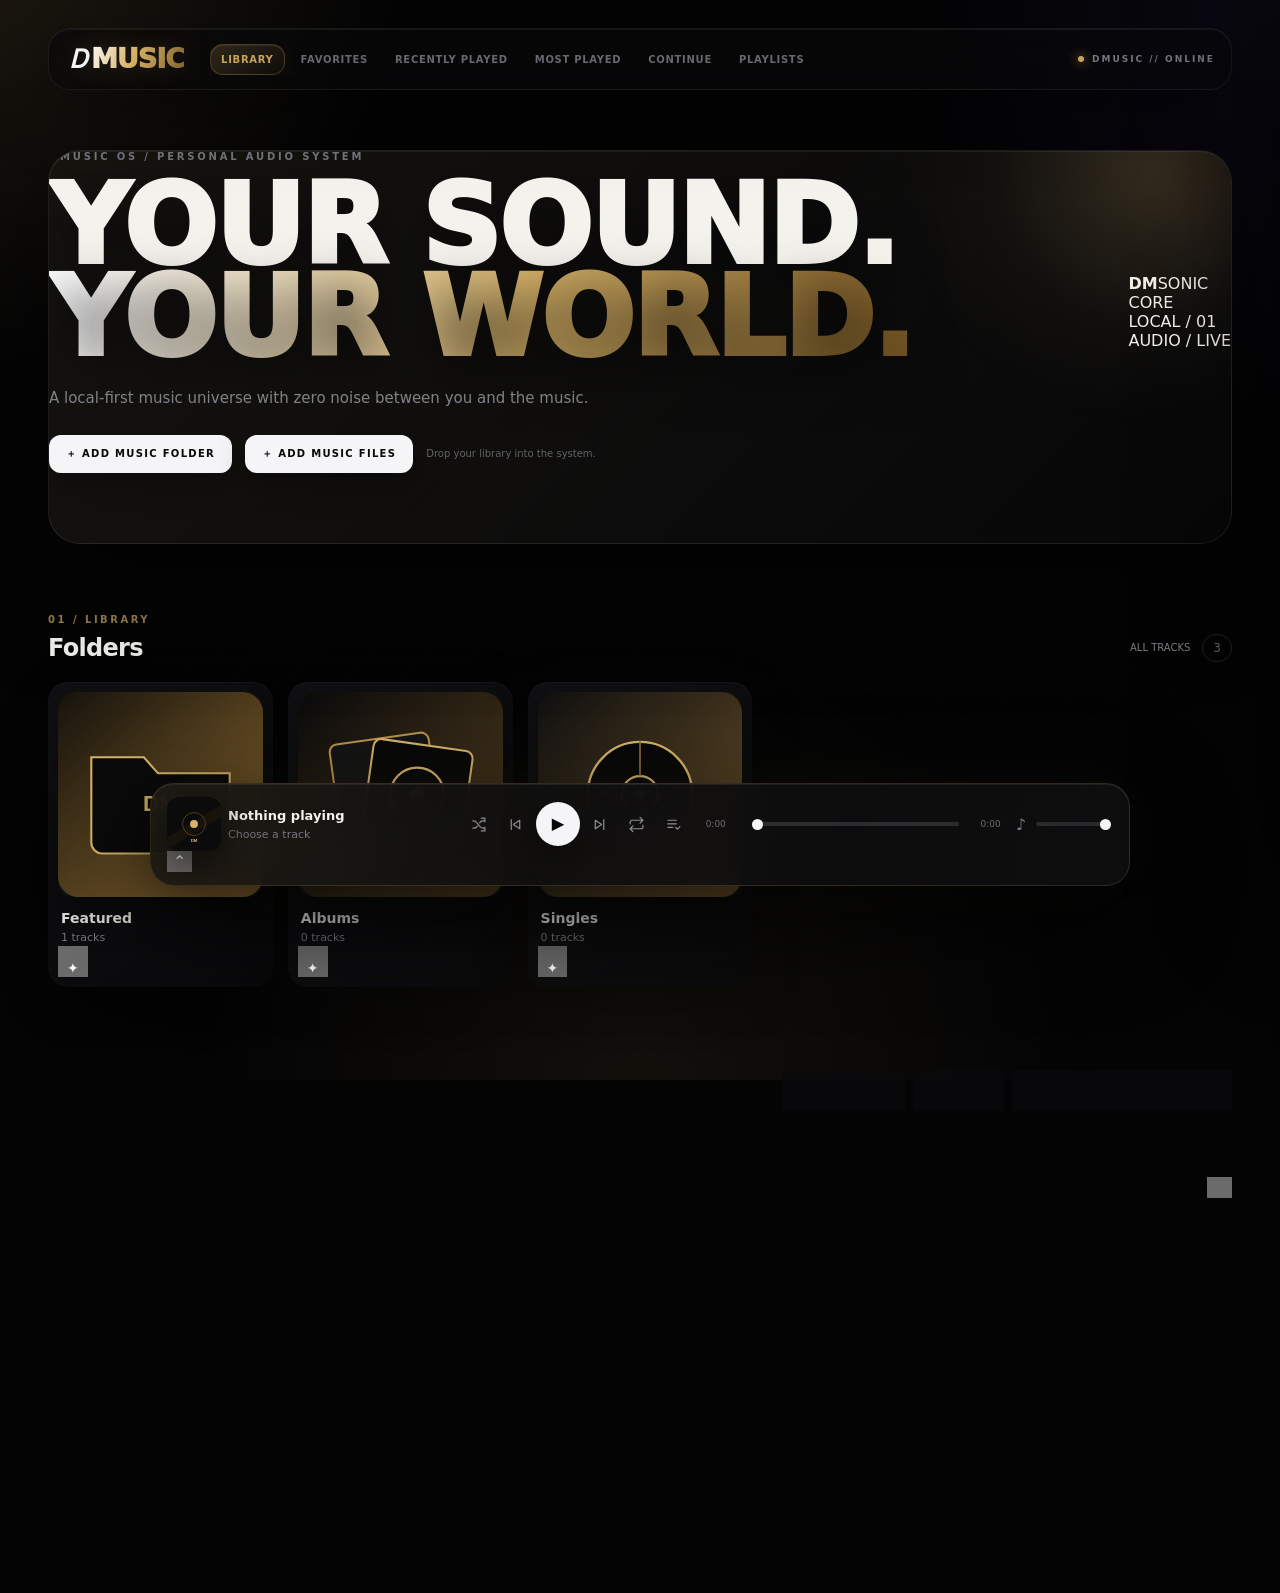
==== commit a7cb2f82: "Redesign DMusic shell with valid single-document structure" ====
--- a/index.html
+++ b/index.html
@@ -2,31 +2,106 @@
 <html lang="en">
 <head>
   <meta charset="UTF-8">
-  <meta name="viewport" content="width=device-width,initial-scale=1,viewport-fit=cover">
-  <meta name="theme-color" content="#080808">
-  <meta name="description" content="DMusic — personal music library and player.">
-  <meta name="mobile-web-app-capable" content="yes">
-  <meta name="apple-mobile-web-app-capable" content="yes">
-  <meta name="apple-mobile-web-app-status-bar-style" content="black-translucent">
-  <meta name="apple-mobile-web-app-title" content="DMusic">
+  <meta name="viewport" content="width=device-width, initial-scale=1, viewport-fit=cover">
+  <meta name="theme-color" content="#05050a">
+  <meta name="description" content="DMusic — futuristic personal music library and player.">
+  <meta name="color-scheme" content="dark">
   <link rel="manifest" href="manifest.webmanifest">
-  <link rel="icon" href="assets/covers/fallback.svg" type="image/svg+xml">
-  <title>DMusic — Your Music Library</title>
+  <title>DMusic — Your Sound. Your World.</title>
   <link rel="stylesheet" href="style.css">
   <link rel="stylesheet" href="pro-style.css">
   <link rel="stylesheet" href="pro-suite.css">
 </head>
 <body>
-  <div class="ambient ambient-one"></div><div class="ambient ambient-two"></div>
+  <div class="scene" aria-hidden="true">
+    <div class="scene-grid"></div>
+    <div class="orb orb-a"></div><div class="orb orb-b"></div><div class="orb orb-c"></div>
+    <div class="scanline"></div>
+  </div>
+
   <main class="app" id="top">
-    <header class="topbar"><a class="brand" href="#top">D<span>MUSIC</span></a><nav class="main-nav" aria-label="Library navigation"><button class="nav-btn active" data-view="library">Library</button><button class="nav-btn" data-view="favorites">Favorites</button><button class="nav-btn" data-view="recent">Recently Played</button><button class="nav-btn" data-view="most">Most Played</button><button class="nav-btn" data-view="continue">Continue</button><button class="nav-btn" data-view="playlists">Playlists</button></nav><div class="topbar-meta"><span class="status-dot"></span><span id="libraryStatus">YOUR MUSIC LIBRARY</span></div></header>
-    <section class="hero"><div class="hero-copy"><div class="eyebrow">PERSONAL AUDIO PLAYER</div><h1>YOUR SOUND.<br><em>YOUR WORLD.</em></h1><p>Every track, every mood, all in one place.</p><div class="scanner-bar"><button id="scanBtn" class="scan-btn" type="button">＋ ADD MUSIC FOLDER</button><button id="addFilesBtn" class="scan-btn secondary-scan-btn" type="button">＋ ADD MUSIC FILES</button><input id="musicFolderInput" type="file" webkitdirectory directory multiple hidden accept="audio/*,.mp3,.m4a,.flac,.wav,.ogg,.aac,.opus,.webm,.jpg,.jpeg,.png,.webp"><input id="musicFilesInput" type="file" multiple hidden accept="audio/*,.mp3,.m4a,.flac,.wav,.ogg,.aac,.opus,.webm"><span id="scanStatus" class="scan-status">Add a folder or individual music files to build your library.</span></div></div><div class="hero-badge" aria-hidden="true"><span>DM</span><small>PLAY</small></div></section>
-    <section class="content-section library-section"><div class="section-title"><div><span class="section-kicker">LIBRARY</span><h2 id="pageTitle">Folders</h2></div><div class="library-actions"><button id="allTracksBtn" class="text-btn">All tracks</button><span id="folderCount" class="count">0</span></div></div><div id="library" class="library"></div></section>
-    <section class="content-section tracks-section"><div class="section-title"><div><span class="section-kicker">COLLECTION</span><h2 id="tracksHeading">Tracks</h2></div><div class="track-tools"><select id="sortSelect"><option value="name">Name</option><option value="artist">Artist</option><option value="album">Album</option><option value="year">Year</option><option value="recent">Recently played</option><option value="plays">Most played</option></select><select id="filterSelect"><option value="all">All</option><option value="favorites">Favorites</option><option value="played">Played</option><option value="unplayed">Unplayed</option><option value="year">With year</option></select><label class="search-box"><span>⌕</span><input id="searchInput" type="search" placeholder="Search tracks..." autocomplete="off"></label></div></div><div id="statsBar" class="stats-bar"></div><div id="tracks" class="tracks"></div><div id="emptyState" class="empty-state" hidden>No tracks found.</div></section>
+    <header class="topbar">
+      <a class="brand" href="#top" aria-label="DMusic home"><i>Ｄ</i><span>MUSIC</span></a>
+      <nav class="main-nav" aria-label="Library navigation">
+        <button class="nav-btn active" data-view="library">Library</button>
+        <button class="nav-btn" data-view="favorites">Favorites</button>
+        <button class="nav-btn" data-view="recent">Recently Played</button>
+        <button class="nav-btn" data-view="most">Most Played</button>
+        <button class="nav-btn" data-view="continue">Continue</button>
+        <button class="nav-btn" data-view="playlists">Playlists</button>
+      </nav>
+      <div class="topbar-meta"><span class="status-dot"></span><span id="libraryStatus">DMUSIC // ONLINE</span></div>
+    </header>
+
+    <section class="hero" aria-labelledby="heroTitle">
+      <div class="hero-copy">
+        <div class="eyebrow"><span>DMUSIC OS</span> / PERSONAL AUDIO SYSTEM</div>
+        <h1 id="heroTitle">YOUR SOUND.<br><em>YOUR WORLD.</em></h1>
+        <p>A local-first music universe with zero noise between you and the music.</p>
+        <div class="scanner-bar">
+          <button id="scanBtn" class="scan-btn" type="button">＋ ADD MUSIC FOLDER</button>
+          <button id="addFilesBtn" class="scan-btn secondary-scan-btn" type="button">＋ ADD MUSIC FILES</button>
+          <input id="musicFolderInput" type="file" webkitdirectory directory multiple hidden accept="audio/*,.mp3,.m4a,.flac,.wav,.ogg,.aac,.opus,.webm,.jpg,.jpeg,.png,.webp">
+          <input id="musicFilesInput" type="file" multiple hidden accept="audio/*,.mp3,.m4a,.flac,.wav,.ogg,.aac,.opus,.webm">
+          <span id="scanStatus" class="scan-status">Drop your library into the system.</span>
+        </div>
+      </div>
+
+      <div class="hero-stage" aria-hidden="true">
+        <div class="hero-ring ring-one"></div><div class="hero-ring ring-two"></div>
+        <div class="hero-core"><strong>DM</strong><span>SONIC<br>CORE</span></div>
+        <div class="hero-label label-one">LOCAL / 01</div><div class="hero-label label-two">AUDIO / LIVE</div>
+      </div>
+    </section>
+
+    <section class="content-section library-section">
+      <div class="section-title">
+        <div><span class="section-kicker">01 / LIBRARY</span><h2 id="pageTitle">Folders</h2></div>
+        <div class="library-actions"><button id="allTracksBtn" class="text-btn">ALL TRACKS</button><span id="folderCount" class="count">0</span></div>
+      </div>
+      <div id="library" class="library"></div>
+    </section>
+
+    <section class="content-section tracks-section">
+      <div class="section-title">
+        <div><span class="section-kicker">02 / COLLECTION</span><h2 id="tracksHeading">Tracks</h2></div>
+        <div class="track-tools">
+          <select id="sortSelect" aria-label="Sort tracks"><option value="name">Name</option><option value="artist">Artist</option><option value="album">Album</option><option value="year">Year</option><option value="recent">Recently played</option><option value="plays">Most played</option></select>
+          <select id="filterSelect" aria-label="Filter tracks"><option value="all">All</option><option value="favorites">Favorites</option><option value="played">Played</option><option value="unplayed">Unplayed</option><option value="year">With year</option></select>
+          <label class="search-box"><span>⌕</span><input id="searchInput" type="search" placeholder="Search tracks..." autocomplete="off"></label>
+        </div>
+      </div>
+      <div id="statsBar" class="stats-bar"></div>
+      <div id="tracks" class="tracks"></div>
+      <div id="emptyState" class="empty-state" hidden>No tracks found.</div>
+    </section>
   </main>
-  <div id="playlistModal" class="modal" hidden><div class="modal-card"><button id="closePlaylistModal" class="close-btn">×</button><span class="section-kicker">NEW PLAYLIST</span><h2>Create playlist</h2><input id="playlistName" class="modal-input" maxlength="50" placeholder="Playlist name..."><button id="createPlaylistBtn" class="scan-btn">CREATE</button></div></div>
-  <aside class="player" aria-label="Music player"><div class="player-main"><div class="now-art-wrap"><img id="nowCover" src="assets/covers/fallback.svg" alt=""><span id="playingIndicator" class="playing-indicator" hidden></span></div><div class="now"><b id="nowTitle">Nothing playing</b><small id="nowArtist">Choose a track</small></div><div class="player-controls"><button id="shuffleBtn" class="control-btn mode-btn" type="button"></button><button id="prevBtn" class="control-btn" type="button"></button><button id="playBtn" class="play-btn" type="button">▶</button><button id="nextBtn" class="control-btn" type="button"></button><button id="repeatBtn" class="control-btn mode-btn" type="button"></button><button id="queueBtn" class="control-btn mode-btn" type="button"></button></div><div class="time-progress"><span id="currentTime">0:00</span><input id="progress" type="range" min="0" max="100" value="0" step="0.1"><span id="duration">0:00</span></div><div class="volume-wrap"><span>♪</span><input id="volume" class="volume" type="range" min="0" max="1" step="0.01" value="1"></div></div></aside>
-  <aside id="queuePanel" class="queue-panel" aria-hidden="true"><div class="queue-head"><div><span class="section-kicker">UP NEXT</span><h2>Queue</h2></div><button id="closeQueueBtn" class="close-btn">×</button></div><div class="queue-actions"><button id="clearQueueBtn" class="text-btn">Clear</button></div><div id="queueList" class="queue-list"></div></aside><div id="queueBackdrop" class="queue-backdrop" hidden></div>
+
+  <div id="playlistModal" class="modal" hidden>
+    <div class="modal-card"><button id="closePlaylistModal" class="close-btn" type="button">×</button><span class="section-kicker">NEW PLAYLIST</span><h2>Create playlist</h2><input id="playlistName" class="modal-input" maxlength="50" placeholder="Playlist name..." autocomplete="off"><button id="createPlaylistBtn" class="scan-btn" type="button">CREATE PLAYLIST</button></div>
+  </div>
+
+  <aside class="player" aria-label="Music player">
+    <div class="player-glow"></div>
+    <div class="player-main">
+      <div class="now-art-wrap"><img id="nowCover" src="assets/covers/fallback.svg" alt="Now playing artwork"><span id="playingIndicator" class="playing-indicator" hidden></span></div>
+      <div class="now"><b id="nowTitle">Nothing playing</b><small id="nowArtist">Choose a track</small></div>
+      <div class="player-controls">
+        <button id="shuffleBtn" class="control-btn mode-btn" type="button" aria-label="Shuffle"></button>
+        <button id="prevBtn" class="control-btn" type="button" aria-label="Previous"></button>
+        <button id="playBtn" class="play-btn" type="button" aria-label="Play">▶</button>
+        <button id="nextBtn" class="control-btn" type="button" aria-label="Next"></button>
+        <button id="repeatBtn" class="control-btn mode-btn" type="button" aria-label="Repeat"></button>
+        <button id="queueBtn" class="control-btn mode-btn" type="button" aria-label="Queue"></button>
+      </div>
+      <div class="time-progress"><span id="currentTime">0:00</span><input id="progress" type="range" min="0" max="100" value="0" step="0.1" aria-label="Playback position"><span id="duration">0:00</span></div>
+      <div class="volume-wrap"><span>♪</span><input id="volume" class="volume" type="range" min="0" max="1" step="0.01" value="1" aria-label="Volume"></div>
+    </div>
+  </aside>
+
+  <aside id="queuePanel" class="queue-panel" aria-hidden="true"><div class="queue-head"><div><span class="section-kicker">03 / UP NEXT</span><h2>Queue</h2></div><button id="closeQueueBtn" class="close-btn" type="button">×</button></div><div class="queue-actions"><button id="clearQueueBtn" class="text-btn" type="button">CLEAR QUEUE</button></div><div id="queueList" class="queue-list"></div></aside>
+  <div id="queueBackdrop" class="queue-backdrop" hidden></div>
+
   <script src="music-data.js"></script>
   <script src="script.js"></script>
   <script src="scanner-fix.js"></script>
@@ -34,4 +109,4 @@
   <script src="pro-suite.js"></script>
   <script src="pro-player.js"></script>
 </body>
-</html>+</html>
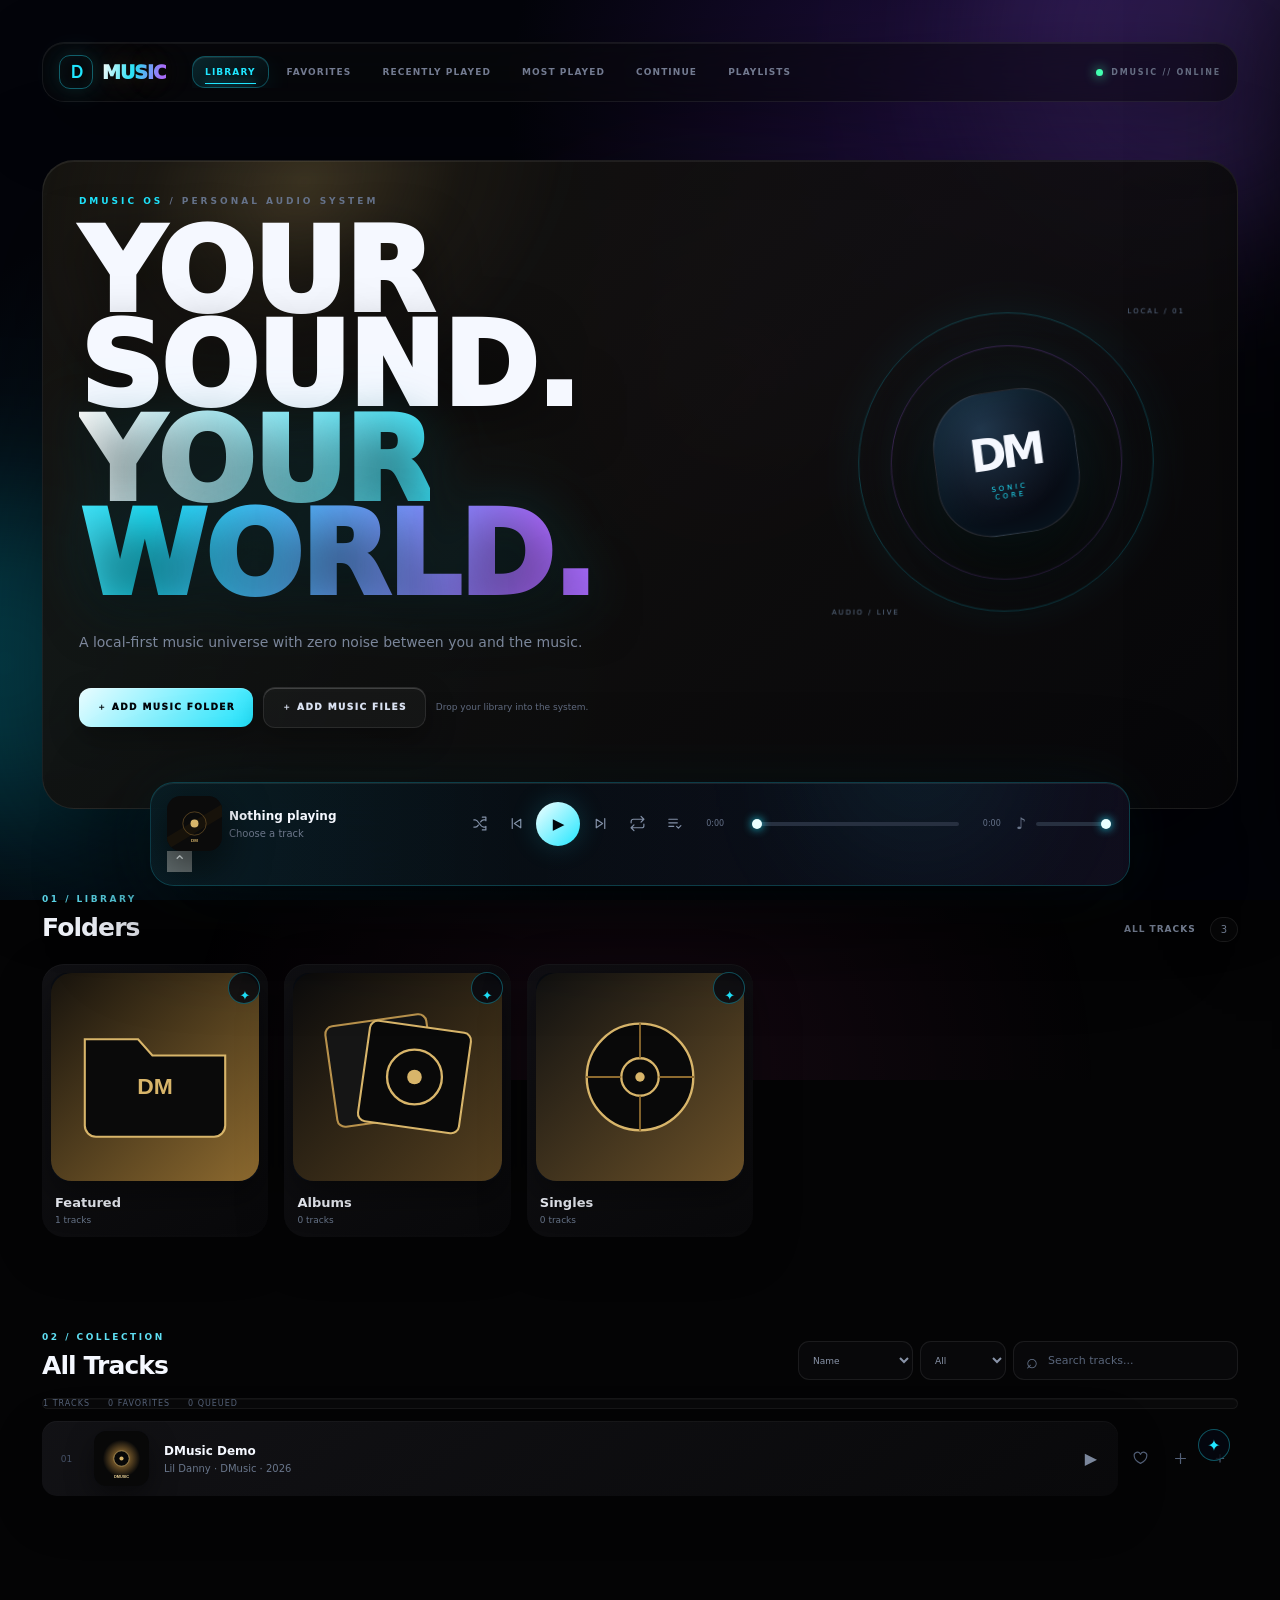
==== commit d496804f: "Finalize DMusic neon theme loading order and clean HTML shell" ====
--- a/index.html
+++ b/index.html
@@ -11,102 +11,28 @@
   <link rel="stylesheet" href="style.css">
   <link rel="stylesheet" href="pro-style.css">
   <link rel="stylesheet" href="pro-suite.css">
+  <link rel="stylesheet" href="neon-theme.css">
 </head>
 <body>
-  <div class="scene" aria-hidden="true">
-    <div class="scene-grid"></div>
-    <div class="orb orb-a"></div><div class="orb orb-b"></div><div class="orb orb-c"></div>
-    <div class="scanline"></div>
-  </div>
-
+  <div class="scene" aria-hidden="true"><div class="scene-grid"></div><div class="orb orb-a"></div><div class="orb orb-b"></div><div class="orb orb-c"></div><div class="scanline"></div></div>
   <main class="app" id="top">
     <header class="topbar">
       <a class="brand" href="#top" aria-label="DMusic home"><i>Ｄ</i><span>MUSIC</span></a>
       <nav class="main-nav" aria-label="Library navigation">
-        <button class="nav-btn active" data-view="library">Library</button>
-        <button class="nav-btn" data-view="favorites">Favorites</button>
-        <button class="nav-btn" data-view="recent">Recently Played</button>
-        <button class="nav-btn" data-view="most">Most Played</button>
-        <button class="nav-btn" data-view="continue">Continue</button>
-        <button class="nav-btn" data-view="playlists">Playlists</button>
+        <button class="nav-btn active" data-view="library">Library</button><button class="nav-btn" data-view="favorites">Favorites</button><button class="nav-btn" data-view="recent">Recently Played</button><button class="nav-btn" data-view="most">Most Played</button><button class="nav-btn" data-view="continue">Continue</button><button class="nav-btn" data-view="playlists">Playlists</button>
       </nav>
       <div class="topbar-meta"><span class="status-dot"></span><span id="libraryStatus">DMUSIC // ONLINE</span></div>
     </header>
-
     <section class="hero" aria-labelledby="heroTitle">
-      <div class="hero-copy">
-        <div class="eyebrow"><span>DMUSIC OS</span> / PERSONAL AUDIO SYSTEM</div>
-        <h1 id="heroTitle">YOUR SOUND.<br><em>YOUR WORLD.</em></h1>
-        <p>A local-first music universe with zero noise between you and the music.</p>
-        <div class="scanner-bar">
-          <button id="scanBtn" class="scan-btn" type="button">＋ ADD MUSIC FOLDER</button>
-          <button id="addFilesBtn" class="scan-btn secondary-scan-btn" type="button">＋ ADD MUSIC FILES</button>
-          <input id="musicFolderInput" type="file" webkitdirectory directory multiple hidden accept="audio/*,.mp3,.m4a,.flac,.wav,.ogg,.aac,.opus,.webm,.jpg,.jpeg,.png,.webp">
-          <input id="musicFilesInput" type="file" multiple hidden accept="audio/*,.mp3,.m4a,.flac,.wav,.ogg,.aac,.opus,.webm">
-          <span id="scanStatus" class="scan-status">Drop your library into the system.</span>
-        </div>
-      </div>
-
-      <div class="hero-stage" aria-hidden="true">
-        <div class="hero-ring ring-one"></div><div class="hero-ring ring-two"></div>
-        <div class="hero-core"><strong>DM</strong><span>SONIC<br>CORE</span></div>
-        <div class="hero-label label-one">LOCAL / 01</div><div class="hero-label label-two">AUDIO / LIVE</div>
-      </div>
+      <div class="hero-copy"><div class="eyebrow"><span>DMUSIC OS</span> / PERSONAL AUDIO SYSTEM</div><h1 id="heroTitle">YOUR SOUND.<br><em>YOUR WORLD.</em></h1><p>A local-first music universe with zero noise between you and the music.</p><div class="scanner-bar"><button id="scanBtn" class="scan-btn" type="button">＋ ADD MUSIC FOLDER</button><button id="addFilesBtn" class="scan-btn secondary-scan-btn" type="button">＋ ADD MUSIC FILES</button><input id="musicFolderInput" type="file" webkitdirectory directory multiple hidden accept="audio/*,.mp3,.m4a,.flac,.wav,.ogg,.aac,.opus,.webm,.jpg,.jpeg,.png,.webp"><input id="musicFilesInput" type="file" multiple hidden accept="audio/*,.mp3,.m4a,.flac,.wav,.ogg,.aac,.opus,.webm"><span id="scanStatus" class="scan-status">Drop your library into the system.</span></div></div>
+      <div class="hero-stage" aria-hidden="true"><div class="hero-ring ring-one"></div><div class="hero-ring ring-two"></div><div class="hero-core"><strong>DM</strong><span>SONIC<br>CORE</span></div><div class="hero-label label-one">LOCAL / 01</div><div class="hero-label label-two">AUDIO / LIVE</div></div>
     </section>
-
-    <section class="content-section library-section">
-      <div class="section-title">
-        <div><span class="section-kicker">01 / LIBRARY</span><h2 id="pageTitle">Folders</h2></div>
-        <div class="library-actions"><button id="allTracksBtn" class="text-btn">ALL TRACKS</button><span id="folderCount" class="count">0</span></div>
-      </div>
-      <div id="library" class="library"></div>
-    </section>
-
-    <section class="content-section tracks-section">
-      <div class="section-title">
-        <div><span class="section-kicker">02 / COLLECTION</span><h2 id="tracksHeading">Tracks</h2></div>
-        <div class="track-tools">
-          <select id="sortSelect" aria-label="Sort tracks"><option value="name">Name</option><option value="artist">Artist</option><option value="album">Album</option><option value="year">Year</option><option value="recent">Recently played</option><option value="plays">Most played</option></select>
-          <select id="filterSelect" aria-label="Filter tracks"><option value="all">All</option><option value="favorites">Favorites</option><option value="played">Played</option><option value="unplayed">Unplayed</option><option value="year">With year</option></select>
-          <label class="search-box"><span>⌕</span><input id="searchInput" type="search" placeholder="Search tracks..." autocomplete="off"></label>
-        </div>
-      </div>
-      <div id="statsBar" class="stats-bar"></div>
-      <div id="tracks" class="tracks"></div>
-      <div id="emptyState" class="empty-state" hidden>No tracks found.</div>
-    </section>
+    <section class="content-section library-section"><div class="section-title"><div><span class="section-kicker">01 / LIBRARY</span><h2 id="pageTitle">Folders</h2></div><div class="library-actions"><button id="allTracksBtn" class="text-btn">ALL TRACKS</button><span id="folderCount" class="count">0</span></div></div><div id="library" class="library"></div></section>
+    <section class="content-section tracks-section"><div class="section-title"><div><span class="section-kicker">02 / COLLECTION</span><h2 id="tracksHeading">Tracks</h2></div><div class="track-tools"><select id="sortSelect" aria-label="Sort tracks"><option value="name">Name</option><option value="artist">Artist</option><option value="album">Album</option><option value="year">Year</option><option value="recent">Recently played</option><option value="plays">Most played</option></select><select id="filterSelect" aria-label="Filter tracks"><option value="all">All</option><option value="favorites">Favorites</option><option value="played">Played</option><option value="unplayed">Unplayed</option><option value="year">With year</option></select><label class="search-box"><span>⌕</span><input id="searchInput" type="search" placeholder="Search tracks..." autocomplete="off"></label></div></div><div id="statsBar" class="stats-bar"></div><div id="tracks" class="tracks"></div><div id="emptyState" class="empty-state" hidden>No tracks found.</div></section>
   </main>
-
-  <div id="playlistModal" class="modal" hidden>
-    <div class="modal-card"><button id="closePlaylistModal" class="close-btn" type="button">×</button><span class="section-kicker">NEW PLAYLIST</span><h2>Create playlist</h2><input id="playlistName" class="modal-input" maxlength="50" placeholder="Playlist name..." autocomplete="off"><button id="createPlaylistBtn" class="scan-btn" type="button">CREATE PLAYLIST</button></div>
-  </div>
-
-  <aside class="player" aria-label="Music player">
-    <div class="player-glow"></div>
-    <div class="player-main">
-      <div class="now-art-wrap"><img id="nowCover" src="assets/covers/fallback.svg" alt="Now playing artwork"><span id="playingIndicator" class="playing-indicator" hidden></span></div>
-      <div class="now"><b id="nowTitle">Nothing playing</b><small id="nowArtist">Choose a track</small></div>
-      <div class="player-controls">
-        <button id="shuffleBtn" class="control-btn mode-btn" type="button" aria-label="Shuffle"></button>
-        <button id="prevBtn" class="control-btn" type="button" aria-label="Previous"></button>
-        <button id="playBtn" class="play-btn" type="button" aria-label="Play">▶</button>
-        <button id="nextBtn" class="control-btn" type="button" aria-label="Next"></button>
-        <button id="repeatBtn" class="control-btn mode-btn" type="button" aria-label="Repeat"></button>
-        <button id="queueBtn" class="control-btn mode-btn" type="button" aria-label="Queue"></button>
-      </div>
-      <div class="time-progress"><span id="currentTime">0:00</span><input id="progress" type="range" min="0" max="100" value="0" step="0.1" aria-label="Playback position"><span id="duration">0:00</span></div>
-      <div class="volume-wrap"><span>♪</span><input id="volume" class="volume" type="range" min="0" max="1" step="0.01" value="1" aria-label="Volume"></div>
-    </div>
-  </aside>
-
-  <aside id="queuePanel" class="queue-panel" aria-hidden="true"><div class="queue-head"><div><span class="section-kicker">03 / UP NEXT</span><h2>Queue</h2></div><button id="closeQueueBtn" class="close-btn" type="button">×</button></div><div class="queue-actions"><button id="clearQueueBtn" class="text-btn" type="button">CLEAR QUEUE</button></div><div id="queueList" class="queue-list"></div></aside>
-  <div id="queueBackdrop" class="queue-backdrop" hidden></div>
-
-  <script src="music-data.js"></script>
-  <script src="script.js"></script>
-  <script src="scanner-fix.js"></script>
-  <script src="pro-ui.js"></script>
-  <script src="pro-suite.js"></script>
-  <script src="pro-player.js"></script>
+  <div id="playlistModal" class="modal" hidden><div class="modal-card"><button id="closePlaylistModal" class="close-btn" type="button">×</button><span class="section-kicker">NEW PLAYLIST</span><h2>Create playlist</h2><input id="playlistName" class="modal-input" maxlength="50" placeholder="Playlist name..." autocomplete="off"><button id="createPlaylistBtn" class="scan-btn" type="button">CREATE PLAYLIST</button></div></div>
+  <aside class="player" aria-label="Music player"><div class="player-glow"></div><div class="player-main"><div class="now-art-wrap"><img id="nowCover" src="assets/covers/fallback.svg" alt="Now playing artwork"><span id="playingIndicator" class="playing-indicator" hidden></span></div><div class="now"><b id="nowTitle">Nothing playing</b><small id="nowArtist">Choose a track</small></div><div class="player-controls"><button id="shuffleBtn" class="control-btn mode-btn" type="button" aria-label="Shuffle"></button><button id="prevBtn" class="control-btn" type="button" aria-label="Previous"></button><button id="playBtn" class="play-btn" type="button" aria-label="Play">▶</button><button id="nextBtn" class="control-btn" type="button" aria-label="Next"></button><button id="repeatBtn" class="control-btn mode-btn" type="button" aria-label="Repeat"></button><button id="queueBtn" class="control-btn mode-btn" type="button" aria-label="Queue"></button></div><div class="time-progress"><span id="currentTime">0:00</span><input id="progress" type="range" min="0" max="100" value="0" step="0.1" aria-label="Playback position"><span id="duration">0:00</span></div><div class="volume-wrap"><span>♪</span><input id="volume" class="volume" type="range" min="0" max="1" step="0.01" value="1" aria-label="Volume"></div></div></aside>
+  <aside id="queuePanel" class="queue-panel" aria-hidden="true"><div class="queue-head"><div><span class="section-kicker">03 / UP NEXT</span><h2>Queue</h2></div><button id="closeQueueBtn" class="close-btn" type="button">×</button></div><div class="queue-actions"><button id="clearQueueBtn" class="text-btn" type="button">CLEAR QUEUE</button></div><div id="queueList" class="queue-list"></div></aside><div id="queueBackdrop" class="queue-backdrop" hidden></div>
+  <script src="music-data.js"></script><script src="script.js"></script><script src="scanner-fix.js"></script><script src="pro-ui.js"></script><script src="pro-suite.js"></script><script src="pro-player.js"></script>
 </body>
 </html>
--- a/style.css
+++ b/style.css
@@ -1 +1 @@
-*{box-sizing:border-box}html{scroll-behavior:smooth}body{margin:0;background:#070707;color:#f5f5f7;font-family:Inter,ui-sans-serif,system-ui,-apple-system,BlinkMacSystemFont,"Segoe UI",sans-serif;min-height:100vh;overflow-x:hidden}button,input,select{font:inherit}button{border:0}.ambient{position:fixed;z-index:-1;width:420px;height:420px;border-radius:50%;filter:blur(100px);opacity:.12;pointer-events:none}.ambient-one{top:-180px;right:-100px;background:#c9a35b}.ambient-two{bottom:100px;left:-220px;background:#fff}.app{max-width:1240px;margin:auto;padding:28px 28px 250px}.topbar{display:flex;align-items:center;gap:26px;margin-bottom:60px}.brand{color:#f5f5f7;text-decoration:none;font-size:27px;font-weight:950;letter-spacing:-1.5px;flex:none}.brand span{color:#c9a35b}.main-nav{display:flex;gap:4px;overflow:auto;scrollbar-width:none;flex:1}.main-nav::-webkit-scrollbar{display:none}.nav-btn{white-space:nowrap;background:transparent;color:#68686f;padding:9px 10px;border-radius:10px;font-size:10px;font-weight:800;cursor:pointer;text-transform:uppercase;letter-spacing:.7px}.nav-btn:hover,.nav-btn.active{background:#151517;color:#f5f5f7}.nav-btn.active{color:#c9a35b}.topbar-meta{display:flex;align-items:center;gap:8px;color:#77777f;font-size:9px;letter-spacing:2px;font-weight:700;white-space:nowrap}.status-dot{width:6px;height:6px;border-radius:50%;background:#c9a35b;box-shadow:0 0 12px #c9a35b}.hero{min-height:360px;display:flex;align-items:center;justify-content:space-between;border-bottom:1px solid #18181b;padding-bottom:70px}.hero-copy{min-width:0}.eyebrow,.section-kicker{color:#77777f;font-size:10px;letter-spacing:2.8px;font-weight:800}.hero h1{font-size:clamp(52px,8.6vw,112px);line-height:.84;letter-spacing:-7px;margin:18px 0 24px;font-weight:950}.hero h1 em{font-style:normal;color:#c9a35b}.hero p{margin:0;color:#818189;font-size:15px}.hero-badge{width:148px;height:148px;border:1px solid #29292d;border-radius:50%;display:grid;place-items:center;align-content:center;gap:3px;transform:rotate(10deg);background:radial-gradient(circle,#171716,#0a0a0a 65%);box-shadow:0 0 70px #c9a35b12;flex:none}.hero-badge span{font-size:42px;font-weight:950;letter-spacing:-4px}.hero-badge small{font-size:8px;letter-spacing:3px;color:#c9a35b}.scanner-bar{display:flex;align-items:center;gap:13px;margin-top:28px;flex-wrap:wrap}.scan-btn{padding:12px 17px;border-radius:12px;background:#f5f5f7;color:#070707;font-size:10px;font-weight:900;letter-spacing:1.3px;cursor:pointer;transition:.2s}.scan-btn:hover{background:#c9a35b;transform:translateY(-1px)}.scan-btn svg{width:14px;height:14px;vertical-align:-3px;stroke:currentColor;fill:none;stroke-width:1.8}.scan-status{color:#626269;font-size:10px}.scan-status.error{color:#b76b6b}.content-section{margin-top:64px}.section-title{display:flex;align-items:end;justify-content:space-between;gap:18px;margin-bottom:20px}.section-title h2{font-size:24px;margin:7px 0 0;letter-spacing:-.7px}.count{color:#696970;font-size:12px;border:1px solid #232326;border-radius:99px;padding:6px 10px}.library-actions{display:flex;align-items:center;gap:10px}.text-btn{background:transparent;color:#85858d;font-size:10px;cursor:pointer;padding:7px 2px}.text-btn:hover{color:#c9a35b}.library{display:grid;grid-template-columns:repeat(auto-fill,minmax(185px,1fr));gap:15px}.folder-card{color:inherit;font:inherit;cursor:pointer;background:#101012;text-align:left;padding:10px;border-radius:20px;box-shadow:inset 0 0 0 1px #1d1d21;transition:.25s}.folder-card:hover,.folder-card.selected{transform:translateY(-5px);background:#151517;box-shadow:inset 0 0 0 1px #343238,0 16px 40px #0008}.folder-card.selected{box-shadow:inset 0 0 0 1px #c9a35b,0 16px 40px #0008}.folder-card img{display:block;width:100%;aspect-ratio:1;border-radius:14px;object-fit:cover;background:#111}.folder-card span,.folder-card small{display:block}.folder-card span{margin:13px 3px 0;font-size:14px;font-weight:800}.folder-card small{margin:5px 3px 2px;color:#77777f;font-size:11px}.tracks-section{margin-top:70px}.track-tools{display:flex;align-items:center;gap:8px}.track-tools select{height:40px;border:1px solid #222225;border-radius:12px;background:#0e0e10;color:#999;outline:0;padding:0 10px;font-size:10px}.search-box{width:220px;height:40px;display:flex;align-items:center;gap:8px;padding:0 12px;border:1px solid #222225;border-radius:12px;background:#0e0e10;color:#77777f}.search-box:focus-within{border-color:#3a3428;box-shadow:0 0 0 3px #c9a35b0d}.search-box span{font-size:22px;line-height:1}.search-box input{width:100%;border:0;outline:0;background:transparent;color:#eee;font-size:12px}.search-box input::placeholder{color:#66666e}.stats-bar{display:flex;gap:18px;color:#55555d;font-size:9px;margin:-4px 0 12px;text-transform:uppercase;letter-spacing:1px}.tracks{display:grid;gap:4px}.track-row-wrap{display:flex;align-items:center;gap:3px}.track-row{min-width:0;flex:1;display:flex;align-items:center;gap:15px;padding:10px 12px;border-radius:15px;background:transparent;color:inherit;text-align:left;cursor:pointer;transition:.2s}.track-row:hover,.track-row.active{background:#111113}.track-row.active{box-shadow:inset 2px 0 #c9a35b}.track-row img{width:54px;height:54px;border-radius:11px;object-fit:cover;background:#171719}.track-info{display:flex;flex-direction:column;flex:1;min-width:0}.track-info b,.track-info small{white-space:nowrap;overflow:hidden;text-overflow:ellipsis}.track-info b{font-size:13px}.track-info small{margin-top:5px;color:#77777f;font-size:11px}.track-number{width:24px;color:#56565d;font-size:11px;text-align:center}.track-play{width:30px;text-align:center;color:#8a8a91}.track-row.active .track-play{color:#c9a35b}.favorite-btn,.add-queue-btn,.playlist-track-btn{width:38px;height:38px;display:grid;place-items:center;flex:none;border-radius:50%;background:transparent;color:#5f5f66;cursor:pointer;transition:.2s}.favorite-btn:hover,.add-queue-btn:hover,.playlist-track-btn:hover{background:#171719;color:#ddd}.favorite-btn.active{color:#c9a35b}.favorite-btn.active svg{fill:#c9a35b;stroke:#c9a35b}.favorite-btn svg,.add-queue-btn svg{width:18px;height:18px;fill:none;stroke:currentColor;stroke-width:1.7;stroke-linecap:round;stroke-linejoin:round}.playlist-track-btn{font-size:17px}.empty-state{padding:45px 0;text-align:center;color:#67676e;font-size:13px}.player{position:fixed;z-index:20;left:50%;bottom:16px;transform:translateX(-50%);width:min(1120px,calc(100% - 28px));padding:13px 16px;background:rgba(15,15,17,.92);backdrop-filter:blur(24px);-webkit-backdrop-filter:blur(24px);border:1px solid #29292d;border-radius:22px;box-shadow:0 22px 70px #000b}.player-main{display:grid;grid-template-columns:minmax(190px,1fr) auto minmax(260px,1.45fr) auto;align-items:center;gap:15px}.now-art-wrap{position:relative;width:54px;height:54px}.now-art-wrap img{width:54px;height:54px;border-radius:12px;display:block;object-fit:cover;background:#171719}.now{min-width:0}.now b,.now small{display:block;white-space:nowrap;overflow:hidden;text-overflow:ellipsis}.now b{font-size:13px}.now small{color:#77777f;margin-top:5px;font-size:11px}.player-main>.now-art-wrap{margin-right:-8px}.player-controls{display:flex;align-items:center;gap:3px}.control-btn,.play-btn{display:grid;place-items:center;cursor:pointer;transition:.15s}.control-btn{width:34px;height:34px;border-radius:50%;background:transparent;color:#8e8e96}.control-btn:hover{background:#202024;color:#fff;transform:scale(1.06)}.control-btn.active{color:#c9a35b;background:#201c14}.control-btn svg{width:17px;height:17px;fill:none;stroke:currentColor;stroke-width:1.7;stroke-linecap:round;stroke-linejoin:round}.play-btn{width:44px;height:44px;border-radius:50%;background:#f5f5f7;color:#070707;font-size:15px;font-weight:950}.play-btn:hover{transform:scale(1.05);background:#c9a35b}.time-progress{display:grid;grid-template-columns:35px 1fr 35px;align-items:center;gap:9px;color:#6d6d74;font-size:9px}.time-progress span:last-child{text-align:right}.time-progress input,.volume{width:100%;height:4px;appearance:none;background:#2b2b2f;border-radius:99px;outline:0;accent-color:#c9a35b;cursor:pointer}.time-progress input::-webkit-slider-thumb,.volume::-webkit-slider-thumb{appearance:none;width:11px;height:11px;border-radius:50%;background:#f5f5f7}.volume-wrap{display:flex;align-items:center;gap:8px;color:#77777f}.volume{width:75px}.playing-indicator{position:absolute;right:-2px;bottom:-2px;width:10px;height:10px;border-radius:50%;background:#c9a35b;border:2px solid #0f0f11;box-shadow:0 0 10px #c9a35b}.playing .now-art-wrap img{animation:coverPulse 1.8s ease-in-out infinite}@keyframes coverPulse{50%{transform:scale(.96)}}.queue-backdrop{position:fixed;inset:0;z-index:29;background:#0008;backdrop-filter:blur(3px)}.queue-panel{position:fixed;z-index:30;top:0;right:0;width:min(410px,92vw);height:100dvh;padding:28px 20px;background:#0c0c0e;border-left:1px solid #252529;transform:translateX(105%);transition:transform .28s ease;box-shadow:-30px 0 80px #0008;overflow:auto}.queue-panel.open{transform:translateX(0)}.queue-head{display:flex;align-items:center;justify-content:space-between;margin-bottom:10px}.queue-head h2{margin:7px 0 0;font-size:25px}.close-btn{width:36px;height:36px;border-radius:50%;background:#171719;color:#aaa;font-size:25px;cursor:pointer}.close-btn:hover{color:#fff}.queue-actions{text-align:right;margin-bottom:10px}.queue-list{display:grid;gap:6px}.queue-item{display:flex;align-items:center;gap:4px}.queue-play{flex:1;min-width:0;display:flex;align-items:center;gap:12px;padding:9px;border-radius:13px;background:transparent;color:inherit;text-align:left;cursor:pointer}.queue-play:hover,.queue-item.active .queue-play{background:#151517}.queue-play img{width:46px;height:46px;border-radius:9px;object-fit:cover}.queue-play span{display:flex;flex-direction:column;min-width:0;flex:1}.queue-play b,.queue-play small{white-space:nowrap;overflow:hidden;text-overflow:ellipsis}.queue-play b{font-size:12px}.queue-play small{margin-top:4px;color:#77777f;font-size:10px}.queue-play em{font-style:normal;color:#55555c;font-size:10px}.queue-remove{width:30px;height:30px;border-radius:50%;background:transparent;color:#555;cursor:pointer}.queue-remove:hover{background:#1a1a1d;color:#ddd}.queue-empty{padding:35px 10px;text-align:center;color:#66666e;font-size:12px}.playlist-create{margin-bottom:14px}.playlist-card{width:100%;display:flex;align-items:center;gap:14px;padding:12px;border:1px solid #1e1e22;border-radius:16px;background:#101012;color:inherit;text-align:left;cursor:pointer;margin-bottom:7px}.playlist-card:hover{background:#151517;border-color:#353238}.playlist-art{width:58px;height:58px;border-radius:13px;display:grid;place-items:center;background:#181613;color:#c9a35b;font-size:25px}.playlist-card span:last-child{display:flex;flex-direction:column}.playlist-card small{color:#77777f;margin-top:5px;font-size:10px}.modal{position:fixed;z-index:50;inset:0;display:grid;place-items:center;background:#000b;backdrop-filter:blur(8px)}.modal[hidden]{display:none}.modal-card{width:min(390px,calc(100% - 30px));padding:26px;border:1px solid #29292d;border-radius:20px;background:#101012;box-shadow:0 30px 100px #000}.modal-card h2{margin:7px 0 20px}.modal-input{width:100%;height:44px;padding:0 12px;margin-bottom:12px;border:1px solid #29292d;border-radius:12px;background:#0b0b0d;color:#fff;outline:0}.modal-input:focus{border-color:#c9a35b}.modal-card .close-btn{float:right}.modal-card .scan-btn{width:100%}@media(max-width:1050px){.main-nav{order:3;width:100%;flex-basis:100%}.topbar{flex-wrap:wrap}.player-main{grid-template-columns:auto 1fr auto}.player-main>.time-progress{grid-column:1/-1}.volume-wrap{display:none}}@media(max-width:800px){.track-tools{flex-wrap:wrap;justify-content:flex-end}.search-box{width:180px}.hero-badge{width:110px;height:110px}.hero-badge span{font-size:32px}}@media(max-width:600px){.app{padding:20px 14px 220px}.topbar{margin-bottom:45px;gap:12px}.topbar-meta{display:none}.main-nav{order:3;margin:0 -4px}.nav-btn{font-size:9px;padding:8px}.hero{min-height:400px;padding-bottom:45px}.hero h1{font-size:clamp(48px,15vw,72px);letter-spacing:-5px}.hero p{font-size:13px;max-width:250px;line-height:1.5}.hero-badge{display:none}.scanner-bar{align-items:flex-start;flex-direction:column;gap:10px}.scan-status{line-height:1.5;max-width:300px}.content-section{margin-top:45px}.section-title{align-items:center;flex-wrap:wrap}.section-title h2{font-size:20px}.track-tools{width:100%;justify-content:space-between}.track-tools select{flex:1;min-width:0}.search-box{width:40px;padding:0;justify-content:center}.search-box input{display:none}.search-box:focus-within{width:150px;justify-content:flex-start;padding:0 10px}.search-box:focus-within input{display:block}.library{grid-template-columns:repeat(2,1fr);gap:9px}.folder-card{padding:7px;border-radius:15px}.folder-card img{border-radius:10px}.folder-card span{font-size:12px;margin-top:9px}.folder-card small{font-size:10px}.tracks-section{margin-top:48px}.track-row{padding:9px 6px;gap:9px}.track-row img{width:46px;height:46px}.track-number{display:none}.track-info b{font-size:12px}.track-info small{font-size:10px}.favorite-btn,.add-queue-btn,.playlist-track-btn{width:30px;height:30px}.favorite-btn svg,.add-queue-btn svg{width:15px;height:15px}.player{bottom:8px;width:calc(100% - 14px);padding:10px 11px;border-radius:18px}.player-main{grid-template-columns:46px 1fr auto;gap:8px}.now-art-wrap,.now-art-wrap img{width:46px;height:46px;border-radius:10px}.player-main>.now-art-wrap{margin-right:0}.now b{font-size:11px}.now small{font-size:9px}.control-btn{width:28px;height:28px}.control-btn svg{width:15px;height:15px}.play-btn{width:40px;height:40px;font-size:13px}.player-controls{gap:0}.player-controls #shuffleBtn,.player-controls #repeatBtn{display:none}.time-progress{grid-template-columns:30px 1fr 30px;gap:6px}.player-main>.time-progress{margin-top:1px}.queue-panel{padding:22px 15px}}
+*{box-sizing:border-box}html{scroll-behavior:smooth}body{margin:0;min-height:100vh;background:#03040a;color:#f5f7ff;font-family:Inter,ui-sans-serif,system-ui,-apple-system,BlinkMacSystemFont,"Segoe UI",sans-serif;overflow-x:hidden;isolation:isolate}button,input,select{font:inherit}button{border:0}.scene{position:fixed;inset:0;z-index:-2;overflow:hidden;background:radial-gradient(circle at 72% 12%,#1c0d3a 0,transparent 34%),radial-gradient(circle at 18% 70%,#061e2b 0,transparent 35%),#03040a}.scene-grid{position:absolute;inset:-20%;background-image:linear-gradient(#20e6ff0b 1px,transparent 1px),linear-gradient(90deg,#20e6ff0b 1px,transparent 1px);background-size:56px 56px;transform:perspective(700px) rotateX(63deg) translateY(24%);transform-origin:center bottom;mask-image:linear-gradient(to bottom,transparent,#000 45%,#000);animation:gridDrift 18s linear infinite}.orb{position:absolute;border-radius:50%;filter:blur(70px);opacity:.2;mix-blend-mode:screen}.orb-a{width:430px;height:430px;right:-130px;top:-170px;background:#9b5cff;animation:orbFloat 10s ease-in-out infinite}.orb-b{width:330px;height:330px;left:-160px;bottom:8%;background:#00eaff;animation:orbFloat 13s ease-in-out infinite reverse}.orb-c{width:230px;height:230px;left:48%;top:30%;background:#ff3bbd;opacity:.09}.scanline{position:absolute;inset:0;background:linear-gradient(transparent 0%,#fff0 48%,#fff3 50%,#fff0 52%,transparent 100%);background-size:100% 8px;opacity:.045;pointer-events:none}.app{max-width:1440px;margin:auto;padding:28px 42px 245px}.topbar{position:sticky;top:14px;z-index:15;display:flex;align-items:center;gap:26px;margin-bottom:72px;padding:10px 12px 10px 18px;border:1px solid #ffffff12;border-radius:20px;background:#060811b8;backdrop-filter:blur(22px) saturate(145%);box-shadow:0 18px 60px #0008,inset 0 1px #fff1}.brand{display:flex;align-items:center;gap:9px;color:#fff;text-decoration:none;font-size:19px;font-weight:950;letter-spacing:2px;white-space:nowrap}.brand i{display:grid;place-items:center;width:34px;height:34px;border:1px solid #23e7ff66;border-radius:11px;color:#20e6ff;font-style:normal;font-size:18px;box-shadow:0 0 24px #20e6ff26,inset 0 0 18px #20e6ff12}.brand span{background:linear-gradient(90deg,#fff,#20e6ff 65%,#a96cff);-webkit-background-clip:text;background-clip:text;color:transparent}.main-nav{display:flex;gap:4px;overflow:auto;scrollbar-width:none;flex:1}.main-nav::-webkit-scrollbar{display:none}.nav-btn{position:relative;white-space:nowrap;background:transparent;color:#737b91;padding:10px 12px;border-radius:11px;font-size:9px;font-weight:850;cursor:pointer;text-transform:uppercase;letter-spacing:1.1px;transition:.25s}.nav-btn:hover{color:#eafaff;background:#ffffff07}.nav-btn.active{color:#20e6ff;background:#20e6ff0d;box-shadow:inset 0 0 0 1px #20e6ff20,0 0 24px #20e6ff08}.nav-btn.active:after{content:"";position:absolute;left:12px;right:12px;bottom:3px;height:1px;background:#20e6ff;box-shadow:0 0 10px #20e6ff}.topbar-meta{display:flex;align-items:center;gap:8px;color:#687085;font-size:8px;letter-spacing:1.8px;font-weight:800;white-space:nowrap}.status-dot{width:7px;height:7px;border-radius:50%;background:#42ffb0;box-shadow:0 0 12px #42ffb0}.hero{position:relative;min-height:520px;display:flex;align-items:center;justify-content:space-between;border-bottom:1px solid #ffffff10;padding:35px 3% 80px;overflow:hidden}.hero:before{content:"";position:absolute;inset:12% 38% 12% 0;border:1px solid #20e6ff0d;border-radius:50%;transform:skewX(-14deg);pointer-events:none}.hero-copy{position:relative;z-index:2;max-width:850px}.eyebrow,.section-kicker{color:#68758d;font-size:9px;letter-spacing:3px;font-weight:850}.eyebrow span{color:#20e6ff}.hero h1{font-size:clamp(58px,9vw,132px);line-height:.82;letter-spacing:-8px;margin:19px 0 28px;font-weight:950;text-wrap:balance}.hero h1 em{font-style:normal;background:linear-gradient(100deg,#fff 0%,#20e6ff 42%,#b16cff 90%);-webkit-background-clip:text;background-clip:text;color:transparent;filter:drop-shadow(0 0 28px #20e6ff25)}.hero p{margin:0;color:#818ba0;font-size:14px;max-width:510px;line-height:1.7}.scanner-bar{display:flex;align-items:center;gap:10px;margin-top:32px;flex-wrap:wrap}.scan-btn{padding:13px 18px;border-radius:12px;background:linear-gradient(135deg,#eafcff,#20e6ff);color:#02060b;font-size:9px;font-weight:950;letter-spacing:1.4px;cursor:pointer;transition:.25s;box-shadow:0 10px 35px #20e6ff14}.scan-btn:hover{transform:translateY(-3px);box-shadow:0 15px 45px #20e6ff28}.secondary-scan-btn{background:#ffffff08;color:#dce4f4;border:1px solid #ffffff18;box-shadow:none}.secondary-scan-btn:hover{background:#ffffff10;color:#fff}.scan-status{color:#606b80;font-size:9px}.scan-status.error{color:#ff668f}.hero-stage{position:relative;width:390px;height:390px;flex:none;display:grid;place-items:center;perspective:800px;transform:rotateY(-10deg) rotateX(4deg)}.hero-ring{position:absolute;border:1px solid #20e6ff3d;border-radius:50%;box-shadow:0 0 45px #20e6ff10,inset 0 0 35px #20e6ff08}.ring-one{width:300px;height:300px;animation:spin 18s linear infinite}.ring-two{width:235px;height:235px;border-color:#b16cff45;animation:spinReverse 13s linear infinite}.hero-core{width:145px;height:145px;border-radius:38%;display:grid;place-items:center;align-content:center;gap:5px;background:radial-gradient(circle at 35% 25%,#20364b,#080b14 68%);border:1px solid #ffffff22;box-shadow:0 0 70px #20e6ff18,0 35px 80px #000c,inset 0 0 35px #20e6ff12;transform:rotateZ(-8deg);animation:coreFloat 5s ease-in-out infinite}.hero-core strong{font-size:45px;letter-spacing:-5px}.hero-core span{font-size:7px;letter-spacing:3px;color:#20e6ff;text-align:center}.hero-label{position:absolute;font-size:7px;letter-spacing:2px;color:#5e718b}.label-one{top:40px;right:15px}.label-two{bottom:40px;left:20px}.content-section{margin-top:78px}.section-title{display:flex;align-items:end;justify-content:space-between;gap:18px;margin-bottom:22px}.section-title h2{font-size:25px;margin:7px 0 0;letter-spacing:-.9px}.count{color:#748096;font-size:10px;border:1px solid #ffffff14;border-radius:99px;padding:6px 10px;background:#ffffff05}.library-actions{display:flex;align-items:center;gap:12px}.text-btn{background:transparent;color:#7c879c;font-size:9px;cursor:pointer;padding:7px 2px;letter-spacing:1px;font-weight:800}.text-btn:hover{color:#20e6ff}.library{display:grid;grid-template-columns:repeat(auto-fill,minmax(190px,1fr));gap:16px}.folder-card{position:relative;color:inherit;font:inherit;cursor:pointer;background:linear-gradient(145deg,#0d111b,#070a10);text-align:left;padding:9px;border-radius:22px;box-shadow:inset 0 0 0 1px #ffffff0e,0 18px 45px #0007;transition:transform .35s,box-shadow .35s;transform-style:preserve-3d}.folder-card:hover{transform:translateY(-9px) rotateX(3deg) rotateY(-2deg);box-shadow:inset 0 0 0 1px #20e6ff35,0 25px 65px #000b,0 0 35px #20e6ff0b}.folder-card.selected{box-shadow:inset 0 0 0 1px #20e6ff,0 25px 65px #000b,0 0 35px #20e6ff14}.folder-card img{display:block;width:100%;aspect-ratio:1;border-radius:16px;object-fit:cover;background:#090c12;box-shadow:0 14px 30px #0008}.folder-card span,.folder-card small{display:block}.folder-card span{margin:14px 4px 0;font-size:13px;font-weight:850}.folder-card small{margin:5px 4px 3px;color:#68758a;font-size:9px}.tracks-section{margin-top:88px}.track-tools{display:flex;align-items:center;gap:7px}.track-tools select{height:39px;border:1px solid #ffffff12;border-radius:11px;background:#080b12e8;color:#8994a8;outline:0;padding:0 10px;font-size:9px}.track-tools select:focus{border-color:#20e6ff66;box-shadow:0 0 0 3px #20e6ff09}.search-box{width:225px;height:39px;display:flex;align-items:center;gap:8px;padding:0 12px;border:1px solid #ffffff12;border-radius:11px;background:#080b12e8;color:#66748b}.search-box:focus-within{border-color:#20e6ff66;box-shadow:0 0 0 3px #20e6ff09}.search-box span{font-size:20px;line-height:1}.search-box input{width:100%;border:0;outline:0;background:transparent;color:#eef4ff;font-size:11px}.search-box input::placeholder{color:#59657a}.stats-bar{display:flex;gap:18px;color:#56637a;font-size:8px;margin:-4px 0 12px;text-transform:uppercase;letter-spacing:1px}.tracks{display:grid;gap:5px}.track-row-wrap{display:flex;align-items:center;gap:4px}.track-row{min-width:0;flex:1;display:flex;align-items:center;gap:15px;padding:10px 12px;border-radius:15px;background:#ffffff00;color:inherit;text-align:left;cursor:pointer;transition:.25s;transform-style:preserve-3d}.track-row:hover{background:#ffffff06;transform:translateX(4px)}.track-row.active{background:linear-gradient(90deg,#20e6ff0d,transparent);box-shadow:inset 2px 0 #20e6ff}.track-row img{width:55px;height:55px;border-radius:12px;object-fit:cover;background:#0b0e15;box-shadow:0 8px 20px #0008}.track-info{display:flex;flex-direction:column;flex:1;min-width:0}.track-info b,.track-info small{white-space:nowrap;overflow:hidden;text-overflow:ellipsis}.track-info b{font-size:12px}.track-info small{margin-top:5px;color:#68758a;font-size:10px}.track-number{width:25px;color:#465268;font-size:9px;text-align:center}.track-play{width:30px;text-align:center;color:#7b879c}.track-row.active .track-play{color:#20e6ff;text-shadow:0 0 12px #20e6ff}.favorite-btn,.add-queue-btn,.playlist-track-btn{width:36px;height:36px;display:grid;place-items:center;flex:none;border-radius:50%;background:transparent;color:#536078;cursor:pointer;transition:.2s}.favorite-btn:hover,.add-queue-btn:hover,.playlist-track-btn:hover{background:#ffffff08;color:#e9f5ff}.favorite-btn.active{color:#ff55c8}.favorite-btn.active svg{fill:#ff55c8;stroke:#ff55c8}.favorite-btn svg,.add-queue-btn svg{width:17px;height:17px;fill:none;stroke:currentColor;stroke-width:1.7;stroke-linecap:round;stroke-linejoin:round}.playlist-track-btn{font-size:16px}.empty-state{padding:55px 0;text-align:center;color:#5d6a80;font-size:12px}.player{position:fixed;z-index:20;left:50%;bottom:17px;transform:translateX(-50%);width:min(1160px,calc(100% - 30px));padding:13px 16px;background:#070a11e8;backdrop-filter:blur(28px) saturate(160%);-webkit-backdrop-filter:blur(28px) saturate(160%);border:1px solid #ffffff18;border-radius:23px;box-shadow:0 25px 90px #000c,0 0 55px #20e6ff09,inset 0 1px #fff2;overflow:hidden}.player:before{content:"";position:absolute;inset:0;background:linear-gradient(90deg,#20e6ff08,transparent 35%,#a96cff08);pointer-events:none}.player-glow{position:absolute;width:150px;height:150px;right:14%;top:-100px;background:#20e6ff;filter:blur(80px);opacity:.13;pointer-events:none}.player-main{position:relative;z-index:1;display:grid;grid-template-columns:minmax(180px,1fr) auto minmax(270px,1.45fr) auto;align-items:center;gap:15px}.now-art-wrap{position:relative;width:55px;height:55px;cursor:pointer}.now-art-wrap img{width:55px;height:55px;border-radius:14px;display:block;object-fit:cover;background:#0c1018;box-shadow:0 0 22px #20e6ff14,0 8px 25px #000b}.now{min-width:0}.now b,.now small{display:block;white-space:nowrap;overflow:hidden;text-overflow:ellipsis}.now b{font-size:12px}.now small{color:#6d788c;margin-top:5px;font-size:10px}.player-main>.now-art-wrap{margin-right:-8px}.player-controls{display:flex;align-items:center;gap:3px}.control-btn,.play-btn{display:grid;place-items:center;cursor:pointer;transition:.18s}.control-btn{width:34px;height:34px;border-radius:50%;background:transparent;color:#8290a7}.control-btn:hover{background:#ffffff09;color:#fff;transform:scale(1.08)}.control-btn.active{color:#20e6ff;background:#20e6ff0e}.control-btn svg{width:17px;height:17px;fill:none;stroke:currentColor;stroke-width:1.7;stroke-linecap:round;stroke-linejoin:round}.play-btn{width:44px;height:44px;border-radius:50%;background:linear-gradient(135deg,#f5ffff,#20e6ff);color:#02070c;font-size:14px;font-weight:950;box-shadow:0 0 25px #20e6ff22}.play-btn:hover{transform:scale(1.07);box-shadow:0 0 35px #20e6ff3d}.time-progress{display:grid;grid-template-columns:35px 1fr 35px;align-items:center;gap:9px;color:#657289;font-size:8px}.time-progress span:last-child{text-align:right}.time-progress input,.volume{width:100%;height:4px;appearance:none;background:#273040;border-radius:99px;outline:0;accent-color:#20e6ff;cursor:pointer}.time-progress input::-webkit-slider-thumb,.volume::-webkit-slider-thumb{appearance:none;width:10px;height:10px;border-radius:50%;background:#eaffff;box-shadow:0 0 10px #20e6ff}.volume-wrap{display:flex;align-items:center;gap:8px;color:#69758a}.volume{width:75px}.playing-indicator{position:absolute;right:-2px;bottom:-2px;width:10px;height:10px;border-radius:50%;background:#42ffb0;border:2px solid #070a11;box-shadow:0 0 12px #42ffb0}.playing .now-art-wrap img{animation:coverPulse 1.8s ease-in-out infinite}.queue-backdrop{position:fixed;inset:0;z-index:29;background:#000b;backdrop-filter:blur(7px)}.queue-panel{position:fixed;z-index:30;top:0;right:0;width:min(430px,94vw);height:100dvh;padding:30px 22px;background:#060910f5;border-left:1px solid #ffffff16;transform:translateX(105%);transition:transform .3s ease;box-shadow:-35px 0 100px #000b;overflow:auto}.queue-panel.open{transform:translateX(0)}.queue-head{display:flex;align-items:center;justify-content:space-between;margin-bottom:10px}.queue-head h2{margin:7px 0 0;font-size:26px}.close-btn{width:36px;height:36px;border-radius:50%;background:#ffffff08;color:#9aa5b8;font-size:24px;cursor:pointer}.close-btn:hover{color:#fff;background:#ffffff12}.queue-actions{text-align:right;margin-bottom:10px}.queue-list{display:grid;gap:6px}.queue-item{display:flex;align-items:center;gap:4px}.queue-play{flex:1;min-width:0;display:flex;align-items:center;gap:12px;padding:9px;border-radius:13px;background:transparent;color:inherit;text-align:left;cursor:pointer}.queue-play:hover,.queue-item.active .queue-play{background:#ffffff07}.queue-play img{width:46px;height:46px;border-radius:10px;object-fit:cover}.queue-play span{display:flex;flex-direction:column;min-width:0;flex:1}.queue-play b,.queue-play small{white-space:nowrap;overflow:hidden;text-overflow:ellipsis}.queue-play b{font-size:11px}.queue-play small{margin-top:4px;color:#68758a;font-size:9px}.queue-play em{font-style:normal;color:#465268;font-size:9px}.queue-remove{width:30px;height:30px;border-radius:50%;background:transparent;color:#536078;cursor:pointer}.queue-remove:hover{background:#ffffff08;color:#ddd}.queue-empty{padding:35px 10px;text-align:center;color:#5e6a7f;font-size:11px}.playlist-create{margin-bottom:14px}.playlist-card{width:100%;display:flex;align-items:center;gap:14px;padding:12px;border:1px solid #ffffff12;border-radius:16px;background:#090d15;color:inherit;text-align:left;cursor:pointer;margin-bottom:7px}.playlist-card:hover{background:#ffffff07;border-color:#20e6ff33}.playlist-art{width:58px;height:58px;border-radius:14px;display:grid;place-items:center;background:#101a24;color:#20e6ff;font-size:25px}.playlist-card span:last-child{display:flex;flex-direction:column}.playlist-card small{color:#68758a;margin-top:5px;font-size:9px}.modal{position:fixed;z-index:50;inset:0;display:grid;place-items:center;background:#000c;backdrop-filter:blur(12px)}.modal[hidden]{display:none}.modal-card{width:min(410px,calc(100% - 30px));padding:27px;border:1px solid #ffffff1a;border-radius:22px;background:#080c14;box-shadow:0 35px 110px #000;transform-style:preserve-3d}.modal-card h2{margin:7px 0 20px}.modal-input{width:100%;height:44px;padding:0 12px;margin-bottom:12px;border:1px solid #ffffff16;border-radius:12px;background:#050810;color:#fff;outline:0}.modal-input:focus{border-color:#20e6ff}.modal-card .close-btn{float:right}.modal-card .scan-btn{width:100%}.cover-edit-btn{position:absolute!important;right:8px!important;top:8px!important;z-index:5!important;width:32px!important;height:32px!important;border-radius:50%!important;background:#050811cc!important;color:#20e6ff!important;border:1px solid #20e6ff35!important;backdrop-filter:blur(10px)!important}.cover-edit-btn:hover{background:#20e6ff!important;color:#02060b!important}.mobile-nav{display:none!important}@keyframes gridDrift{to{transform:perspective(700px) rotateX(63deg) translateY(30%)}}@keyframes orbFloat{50%{transform:translate3d(30px,-20px,0) scale(1.08)}}@keyframes spin{to{transform:rotate(360deg)}}@keyframes spinReverse{to{transform:rotate(-360deg)}}@keyframes coreFloat{50%{transform:rotateZ(-5deg) translateY(-10px)}}@keyframes coverPulse{50%{transform:scale(.96)}}@media(max-width:1050px){.app{padding-inline:24px}.main-nav{order:3;width:100%;flex-basis:100%}.topbar{flex-wrap:wrap}.player-main{grid-template-columns:auto 1fr auto}.player-main>.time-progress{grid-column:1/-1}.volume-wrap{display:none}.hero-stage{width:300px;height:300px}.hero-ring.ring-one{width:245px;height:245px}.hero-ring.ring-two{width:190px;height:190px}}@media(max-width:800px){.hero{min-height:450px}.hero-stage{display:none}.hero-copy{max-width:none}.hero:before{inset:10% -30% 10% -30%}.track-tools{flex-wrap:wrap;justify-content:flex-end}.search-box{width:190px}.library{grid-template-columns:repeat(3,1fr)}}@media(max-width:600px){.app{padding:14px 12px 225px}.topbar{position:relative;top:auto;margin-bottom:42px;padding:9px 10px 9px 13px;border-radius:16px}.brand{font-size:16px}.brand i{width:30px;height:30px}.topbar-meta{display:none}.main-nav{display:none}.hero{min-height:510px;padding:25px 4px 55px;align-items:flex-end}.hero h1{font-size:clamp(47px,15vw,73px);letter-spacing:-5px}.hero p{font-size:12px;max-width:310px}.scanner-bar{align-items:stretch;flex-direction:column;gap:9px}.scan-btn{width:100%}.scan-status{line-height:1.5}.content-section{margin-top:52px}.section-title{align-items:center;flex-wrap:wrap}.section-title h2{font-size:21px}.track-tools{width:100%;justify-content:space-between;gap:6px}.track-tools select{flex:1;min-width:0}.search-box{width:40px;padding:0;justify-content:center}.search-box input{display:none}.search-box:focus-within{width:145px;justify-content:flex-start;padding:0 10px}.search-box:focus-within input{display:block}.library{grid-template-columns:repeat(2,1fr);gap:9px}.folder-card{padding:7px;border-radius:16px}.folder-card img{border-radius:11px}.folder-card span{font-size:11px;margin-top:10px}.folder-card small{font-size:8px}.tracks-section{margin-top:62px}.track-row{gap:9px;padding:9px 6px}.track-number{display:none}.track-row img{width:45px;height:45px;border-radius:10px}.track-info b{font-size:11px}.track-info small{font-size:9px;margin-top:3px}.favorite-btn,.add-queue-btn,.playlist-track-btn{width:30px;height:30px}.playlist-track-btn{display:none}.track-play{width:24px}.player{bottom:8px;width:calc(100% - 12px);padding:9px 10px;border-radius:18px}.player-main{grid-template-columns:46px minmax(0,1fr) auto;gap:8px}.now-art-wrap,.now-art-wrap img{width:46px;height:46px}.player-main>.now-art-wrap{margin-right:0}.now b{font-size:11px}.now small{font-size:9px}.control-btn{width:30px;height:30px}.play-btn{width:40px;height:40px}.player-controls{gap:0}.player-controls .mode-btn,.player-controls #queueBtn{display:none}.time-progress{grid-column:1/-1!important;grid-template-columns:29px 1fr 29px;gap:6px}.mobile-nav{display:flex!important;position:fixed;z-index:35;left:50%;bottom:75px;transform:translateX(-50%);width:min(360px,calc(100% - 28px));justify-content:space-around;padding:7px;border:1px solid #ffffff16;border-radius:18px;background:#060910dc;backdrop-filter:blur(20px);box-shadow:0 18px 60px #000b}.mobile-nav-btn{flex:1;background:transparent;color:#647087;border-radius:12px;padding:6px 4px;cursor:pointer}.mobile-nav-btn span{display:block;font-size:16px}.mobile-nav-btn small{display:block;font-size:7px;letter-spacing:.8px;margin-top:2px}.mobile-nav-btn.active{color:#20e6ff;background:#20e6ff0d}.queue-panel{width:100%;padding:22px 15px 100px}}@media(prefers-reduced-motion:reduce){*,*:before,*:after{animation-duration:.01ms!important;animation-iteration-count:1!important;scroll-behavior:auto!important;transition-duration:.01ms!important}}
--- a/neon-theme.css
+++ b/neon-theme.css
@@ -0,0 +1,4 @@
+:root{--dm-gold:#20e6ff;--dm-gold2:#7c4dff;--dm-bg:#03040a;--dm-panel:#080b12;--dm-panel2:#0d1220;--dm-line:#203040;--dm-muted:#6c7b91;--dm-text:#f5f8ff;--dm-neon:#20e6ff;--dm-pink:#ff4fc4;--dm-violet:#9b6cff}
+body:before{background:radial-gradient(circle at 12% 8%,rgba(32,230,255,.12),transparent 24%),radial-gradient(circle at 88% 18%,rgba(155,108,255,.12),transparent 22%),radial-gradient(circle at 50% 100%,rgba(255,79,196,.07),transparent 30%)!important}
+.brand span,.hero h1 em{background:linear-gradient(100deg,#fff 0%,#20e6ff 48%,#a96cff 92%)!important;-webkit-background-clip:text!important;background-clip:text!important;color:transparent!important}.nav-btn.active{color:#20e6ff!important;border-color:rgba(32,230,255,.28)!important;background:linear-gradient(145deg,rgba(32,230,255,.14),rgba(32,230,255,.025))!important;box-shadow:inset 0 1px rgba(255,255,255,.08),0 8px 28px rgba(32,230,255,.08)!important}.section-kicker{color:#5fdff3!important}.folder-card:hover{border-color:rgba(32,230,255,.34)!important}.folder-card.selected{border-color:rgba(32,230,255,.45)!important}.track-row:hover{border-color:rgba(32,230,255,.25)!important}.track-row.active{border-color:rgba(32,230,255,.38)!important;box-shadow:0 15px 45px rgba(0,0,0,.4),inset 3px 0 #20e6ff!important}.favorite-btn.active{color:#ff4fc4!important}.player{border-color:rgba(32,230,255,.22)!important;background:linear-gradient(105deg,rgba(8,18,24,.95),rgba(8,9,17,.95))!important;box-shadow:0 30px 100px rgba(0,0,0,.78),0 0 70px rgba(32,230,255,.06),inset 0 1px rgba(255,255,255,.08)!important}.player:before{background:linear-gradient(90deg,rgba(32,230,255,.06),transparent 38%,rgba(155,108,255,.05))!important}.play-btn{background:linear-gradient(135deg,#f4ffff,#20e6ff)!important;box-shadow:0 0 28px rgba(32,230,255,.18)!important}.control-btn.active,.control-btn:hover{color:#20e6ff!important}.time-progress input,.volume{accent-color:#20e6ff!important}.time-progress input::-webkit-slider-thumb,.volume::-webkit-slider-thumb{background:#eaffff!important;box-shadow:0 0 10px #20e6ff!important}.queue-panel{border-color:rgba(32,230,255,.18)!important}.cover-edit-btn{color:#20e6ff!important;border-color:rgba(32,230,255,.35)!important}.cover-edit-btn:hover{background:#20e6ff!important;color:#02060b!important}.dm-modal,.cover-modal-card,.dmfp-shell{border-color:rgba(32,230,255,.2)!important}.dm-pro-pill.dm-primary,.cover-action.primary{background:linear-gradient(135deg,#eaffff,#20e6ff)!important;color:#02060b!important}.dm-pro-pill,.cover-action{border-color:rgba(32,230,255,.18)!important}.dm-pro-pill:hover,.cover-action:hover{border-color:#20e6ff!important;color:#20e6ff!important}.dm-toast{border-color:rgba(32,230,255,.2)!important}.dm-kpi,.dm-card,.dm-manager-card{border-color:rgba(32,230,255,.12)!important}.dmfp-bg{background:radial-gradient(circle at 50% 35%,rgba(32,230,255,.12),transparent 45%),#03040a!important}
+@media(max-width:700px){.mobile-nav{border-color:rgba(32,230,255,.18)!important;box-shadow:0 18px 60px #000b,0 0 30px rgba(32,230,255,.05)!important}.mobile-nav-btn.active{color:#20e6ff!important;background:rgba(32,230,255,.1)!important}}
